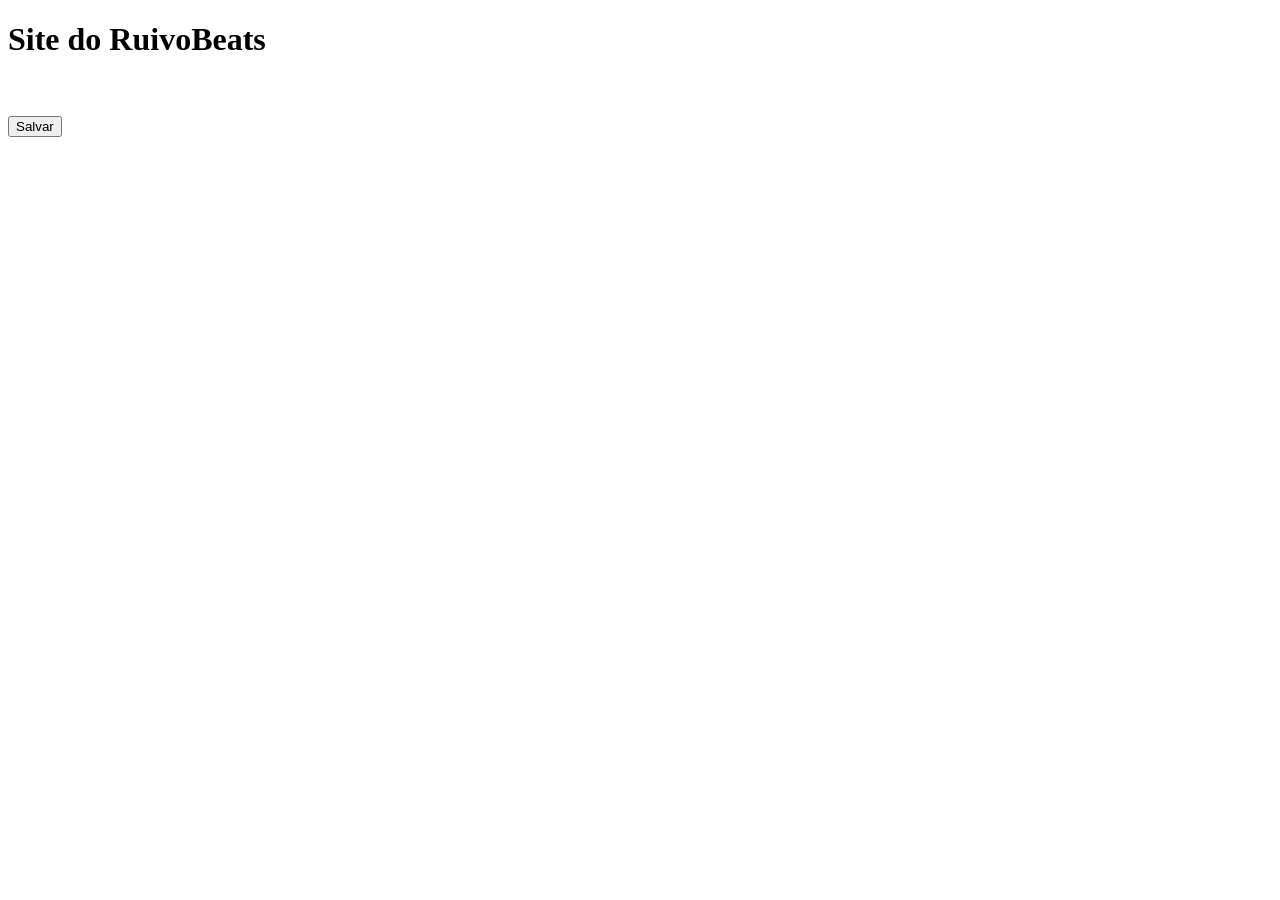
==== index.html @ e7e7b79c "teste 2" ====
<!DOCTYPE html>

<html lang="en">

<header>
    <meta charset="UTF-8">
    <link href="./javascript/home.js" type="javascript">
    <link href="./css/home.css" type="text/css">
</header>

<body>
    <div>
        <h1 class="PintarDeVermelho">Site do RuivoBeats</h1>
        <img src="https://static1.segredosdesalao.com.br/articles/0/22/0/@/232076-o-cabelo-ruivo-natural-e-perfeito-para-q-article_media_item_mobile-2.jpg"
            alt="">
        <div class="">
            <img src="./239946437_3048976295338021_6565568415232633279_n.jpg" alt="">
            </br>
        </div>
        <button class="PintarDeVermelho" onclick="script.salvar();">Salvar</button>
    </div>
</body>

</html>
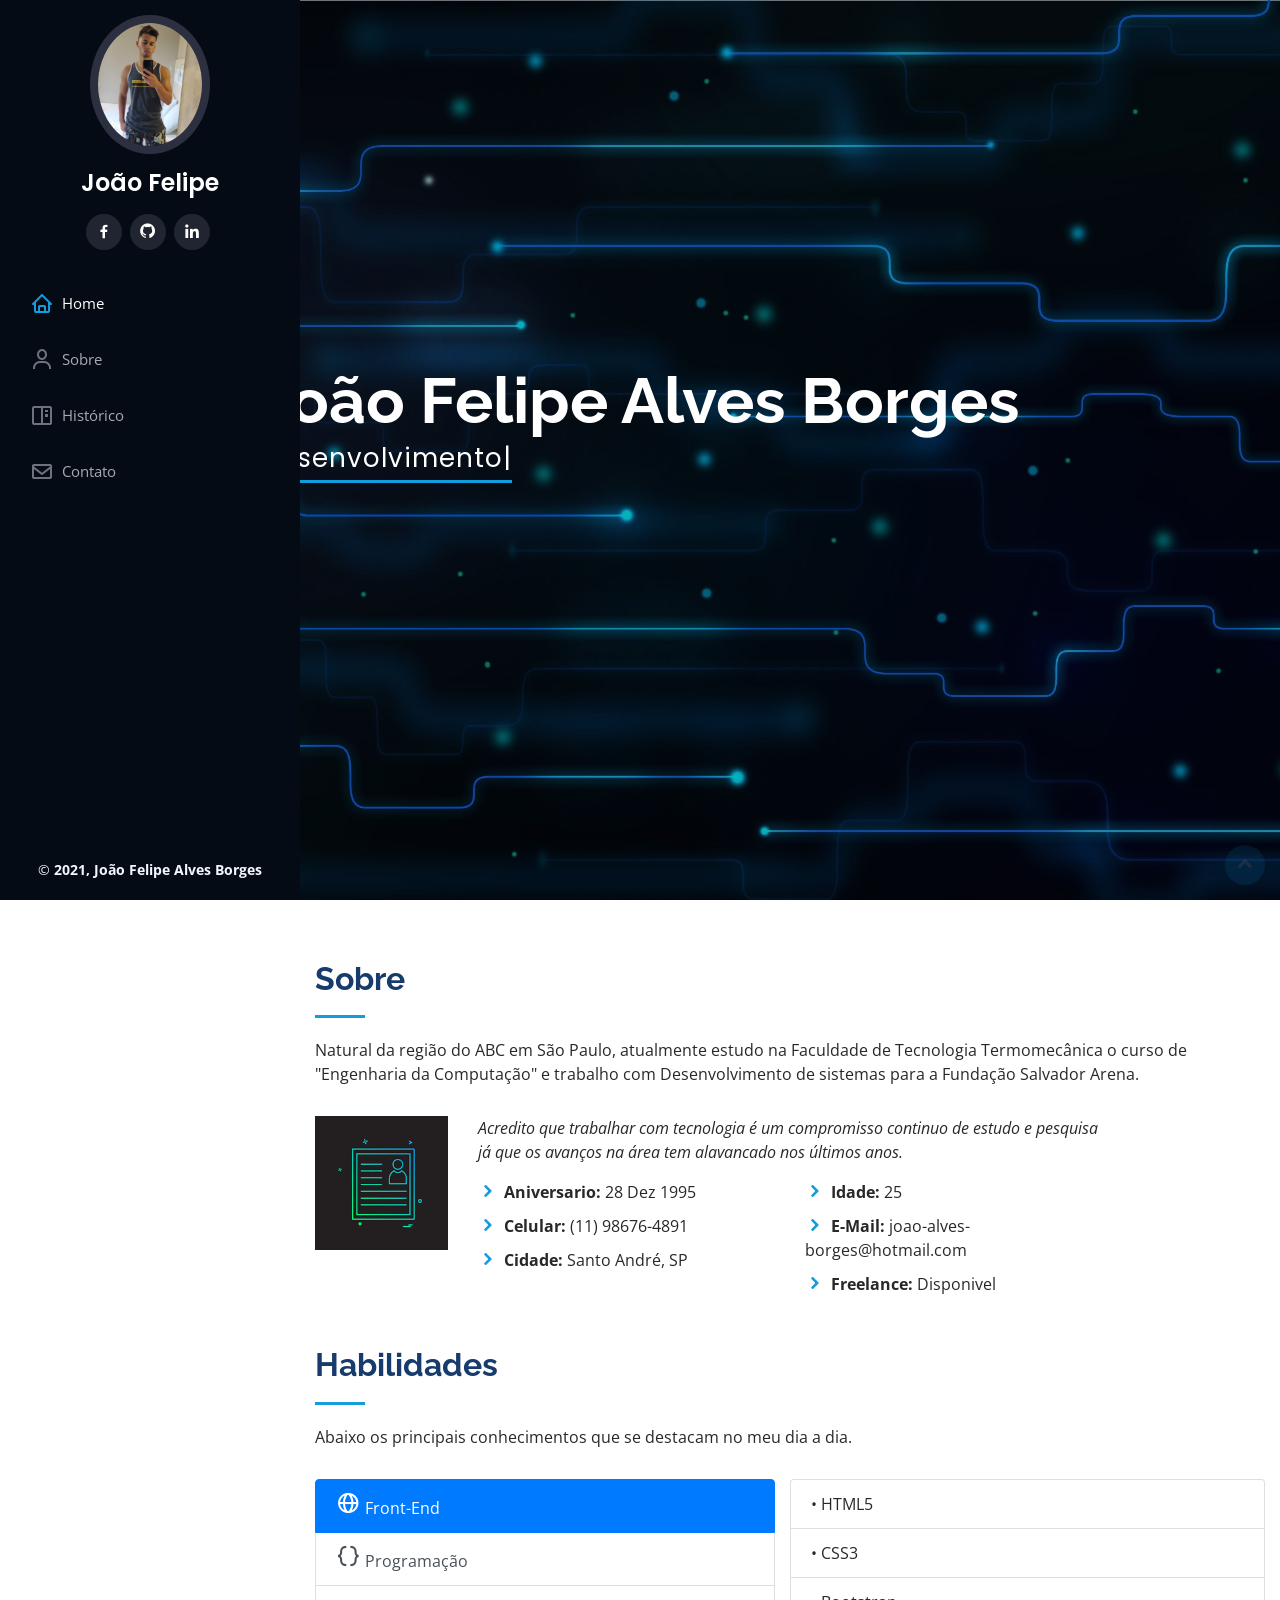
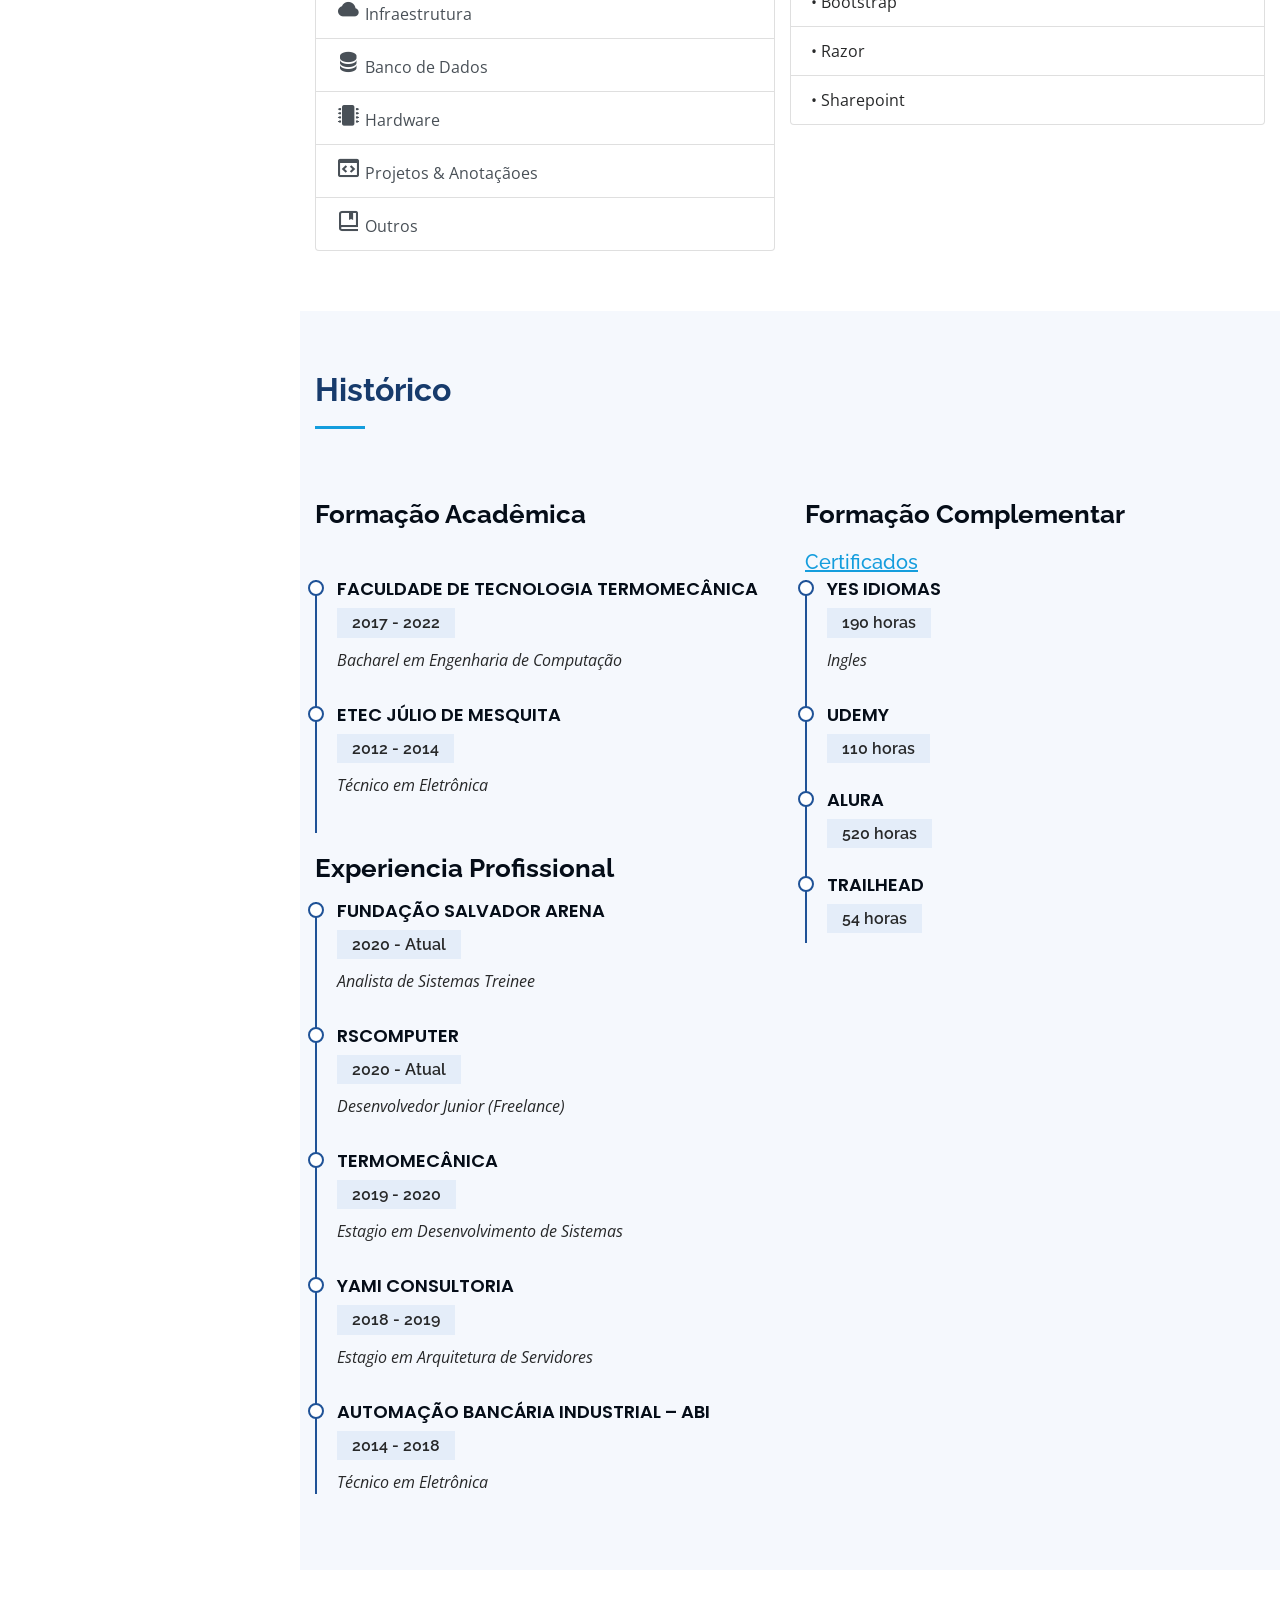
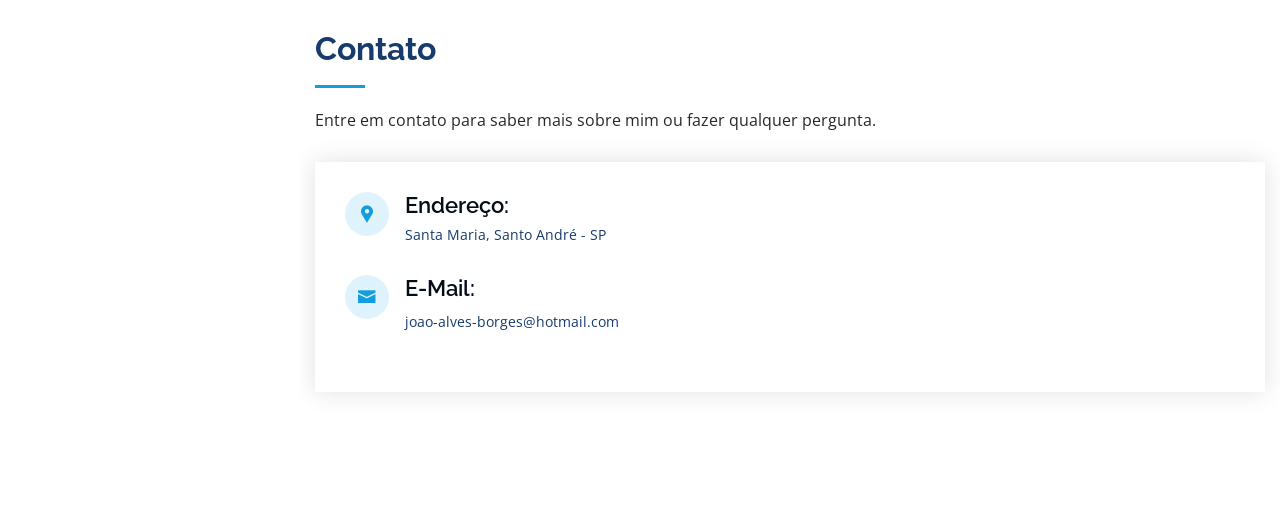
==== commit a3ab5514: "Criação" ====
--- a/index.html
+++ b/index.html
@@ -1,24 +1,375 @@
 <!DOCTYPE html>
-
 <html lang="en">
 
-<header>
-    <meta charset="UTF-8">
-    <link href="./javascript/home.js" type="javascript">
-    <link href="./css/home.css" type="text/css">
-</header>
+<head>
+  <meta charset="utf-8">
+  <meta content="width=device-width, initial-scale=1.0" name="viewport">
+
+  <title>Curriculo</title>
+  <meta content="" name="descriptison">
+  <meta content="" name="keywords">
+
+  <!-- Favicons -->
+  <link href="assets/img/favicon2.png" rel="icon">
+  <link href="assets/img/apple-touch-icon.png" rel="apple-touch-icon">
+
+  <!-- Google Fonts -->
+  <link
+    href="https://fonts.googleapis.com/css?family=Open+Sans:300,300i,400,400i,600,600i,700,700i|Raleway:300,300i,400,400i,500,500i,600,600i,700,700i|Poppins:300,300i,400,400i,500,500i,600,600i,700,700i"
+    rel="stylesheet">
+
+  <!-- Vendor CSS Files -->
+  <link href="assets/vendor/bootstrap/css/bootstrap.min.css" rel="stylesheet">
+  <link href="assets/vendor/icofont/icofont.min.css" rel="stylesheet">
+  <link href="assets/vendor/boxicons/css/boxicons.min.css" rel="stylesheet">
+  <link href="assets/vendor/venobox/venobox.css" rel="stylesheet">
+  <link href="assets/vendor/owl.carousel/assets/owl.carousel.min.css" rel="stylesheet">
+  <link href="assets/vendor/aos/aos.css" rel="stylesheet">
+
+  <!-- Template Main CSS File -->
+  <link href="assets/css/style.css" rel="stylesheet">
+
+</head>
 
 <body>
-    <div>
-        <h1 class="PintarDeVermelho">Site do RuivoBeats</h1>
-        <img src="https://static1.segredosdesalao.com.br/articles/0/22/0/@/232076-o-cabelo-ruivo-natural-e-perfeito-para-q-article_media_item_mobile-2.jpg"
-            alt="">
-        <div class="">
-            <img src="./239946437_3048976295338021_6565568415232633279_n.jpg" alt="">
-            </br>
-        </div>
-        <button class="PintarDeVermelho" onclick="script.salvar();">Salvar</button>
+
+  <!-- ======= Mobile nav toggle button ======= -->
+  <button type="button" class="mobile-nav-toggle d-xl-none"><i class="icofont-navigation-menu"></i></button>
+
+  <!-- ======= Header ======= -->
+  <header id="header">
+    <div class="d-flex flex-column">
+
+      <div class="profile">
+        <img src="assets/img/profile-img.jpg" alt="" class="img-fluid rounded-circle">
+        <h1 class="text-light"><a href="index.html"> João Felipe</a></h1>
+        <div class="social-links mt-3 text-center">
+          <a href="https://www.facebook.com/joaofelipe.alvesborges.39/" class="facebook"><i class="bx bxl-facebook"></i></a>
+          <a href="https://github.com/JFelipeAB/" class="github"><i class="bx bxl-github"></i></a>
+          <a href="https://www.linkedin.com/in/joaofelipeaborges/" class="linkedin"><i class="bx bxl-linkedin"></i></a>
+          <!-- <a href="https://docs.microsoft.com/pt-br/users/luizfts/" class="microsoft"><i
+              class="bx bxl-microsoft"></i></a> -->
+        </div>
+      </div>
+
+      <nav class="nav-menu">
+        <ul>
+          <li class="active"><a href="index.html"><i class="bx bx-home"></i> <span>Home</span></a></li>
+          <li><a href="#about"><i class="bx bx-user"></i> <span>Sobre</span></a></li>
+          <li><a href="#resume"><i class="bx bx-book-content"></i><span>Histórico</span></a></li>
+          <li><a href="#contact"><i class="bx bx-envelope"></i> Contato</a></li>
+
+        </ul>
+      </nav><!-- .nav-menu -->
+      <button type="button" class="mobile-nav-toggle d-xl-none"><i class="icofont-navigation-menu"></i></button>
+
     </div>
+  </header><!-- End Header -->
+
+  <!-- ======= Hero Section ======= -->
+  <section id="hero" class="d-flex flex-column justify-content-center align-items-center">
+    <div class="hero-container" data-aos="fade-in">
+      <h1>João Felipe Alves Borges</h1>
+      <p> <span class="typed" data-typed-items="Desenvolvimento, Análise, Programação"></span></p>
+    </div>
+  </section><!-- End Hero -->
+
+  <main id="main">
+
+    <!-- ======= About Section ======= -->
+    <section id="about" class="about">
+      <div class="container">
+
+        <div class="section-title">
+          <h2>Sobre</h2>
+          <p>Natural da região do ABC em São Paulo, atualmente estudo na Faculdade de Tecnologia
+            Termomecânica o curso de "Engenharia da Computação" e trabalho com Desenvolvimento de sistemas para a
+            Fundação Salvador Arena.</p>
+        </div>
+
+        <div class="row">
+          <!-- <div class="col-lg-4" data-aos="fade-right">
+            <img src="assets/img/profile-img.jpg" class="img-fluid" alt="">
+          </div> -->
+          <div class="col-lg-2" data-aos="fade-right">
+            <img src="assets/img/favicon.png" class="img-fluid" alt="">
+          </div>
+          <div class="col-lg-8 pt-4 pt-lg-0 content" data-aos="fade-left">
+            <p class="font-italic">
+              Acredito que trabalhar com tecnologia é um compromisso continuo de estudo e pesquisa já que os avanços na
+              área tem alavancado nos últimos anos.
+            </p>
+            <div class="row">
+              <div class="col-lg-6">
+                <ul>
+                  <li><i class="icofont-rounded-right"></i> <strong>Aniversario:</strong> 28 Dez 1995</li>
+                  <li><i class="icofont-rounded-right"></i> <strong>Celular:</strong> (11) 98676-4891</li>
+                  <li><i class="icofont-rounded-right"></i> <strong>Cidade:</strong> Santo André, SP</li>
+                </ul>
+              </div>
+              <div class="col-lg-6">
+                <ul>
+                  <li><i class="icofont-rounded-right"></i> <strong>Idade:</strong> 25</li>
+                  <li><i class="icofont-rounded-right"></i> <strong>E-Mail:</strong> joao-alves-borges@hotmail.com</li>
+                  <li><i class="icofont-rounded-right"></i> <strong>Freelance:</strong> Disponivel</li>
+                </ul>
+              </div>
+            </div>
+          </div>
+        </div>
+      </div>
+      <br>
+      <div class="container">
+
+        <div class="section-title">
+          <h2>Habilidades</h2>
+          <p>Abaixo os principais conhecimentos que se destacam no meu dia a dia.</p>
+        </div>
+        <div class="row">
+          <div class="col-6">
+            <div class="list-group" id="list-tab" role="tablist">
+              <a class="list-group-item list-group-item-action active" id="list-DesenvolvimentoWEB-list"
+                data-toggle="list" href="#list-DesenvolvimentoWEB" role="tab" aria-controls="DesenvolvimentoWEB"><i
+                  class='bx bx-globe bx-sm'></i> Front-End</a>
+              <a class="list-group-item list-group-item-action" id="list-Programacao-list" data-toggle="list"
+                href="#list-Programacao" role="tab" aria-controls="Programacao"><i class='bx bx-code-curly bx-sm'></i>
+                Programação</a>
+              <a class="list-group-item list-group-item-action" id="list-profile-list" data-toggle="list"
+                href="#list-profile" role="tab" aria-controls="profile"><i class='bx bxs-cloud bx-sm'></i>
+                Infraestrutura</a>
+              <a class="list-group-item list-group-item-action" id="list-Banco-list" data-toggle="list"
+                href="#list-Banco" role="tab" aria-controls="Banco"><i class='bx bxs-data bx-sm'></i> Banco de Dados</a>
+              <a class="list-group-item list-group-item-action" id="list-Hardware-list" data-toggle="list"
+                href="#list-Hardware" role="tab" aria-controls="Hardware"><i class='bx bxs-microchip bx-sm'></i>
+                Hardware</a>
+              <!-- <a class="list-group-item list-group-item-action" id="list-CRM-list" data-toggle="list"
+                href="#list-CRM" role="tab" aria-controls="CRM"><i class='bx bxs-bar-chart-square bx-sm'></i>
+                CRM, Customer Relationship Management </a> -->
+              <a class="list-group-item list-group-item-action" id="list-Exemplos-list" data-toggle="list"
+                href="#list-Exemplos" role="tab" aria-controls="Exemplos"><i class='bx bx-code-block bx-sm'></i>
+                Projetos & Anotaçãoes</a>
+              <a class="list-group-item list-group-item-action" id="list-Exemplos-list" data-toggle="list"
+                href="#list-Outros" role="tab" aria-controls="Exemplos"><i class='bx bx-book-bookmark bx-sm'></i>
+                Outros</a>
+            </div>
+
+          </div>
+          <div class="col-6">
+            <div class="tab-content" id="nav-tabContent">
+              <div class="tab-pane fade show active row" id="list-DesenvolvimentoWEB" role="tabpanel"
+                aria-labelledby="list-DesenvolvimentoWEB-list">
+                <ul class="list-group col-lg-12 col-md-12 col-sm-12 col-xs-12">
+                  <li class="list-group-item">• HTML5</li>
+                  <li class="list-group-item">• CSS3</li>
+                  <li class="list-group-item">• Bootstrap</li>
+                  <li class="list-group-item">• Razor</li>
+                  <li class="list-group-item">• Sharepoint</li>
+                </ul>
+              </div>
+              <div class="tab-pane fade" id="list-Programacao" role="tabpanel" aria-labelledby="list-Programacao-list">
+                <ul class="list-group col-lg-12 col-md-12 col-sm-12 col-xs-12">
+                  <li class="list-group-item"> • Windows Form</li>
+                  <li class="list-group-item"> • Web Forms</li>
+                  <li class="list-group-item"> • C#</li>
+                  <li class="list-group-item"> • .NET Framework && .NET Core </li>
+                  <li class="list-group-item"> • Blazor </li>
+                  <li class="list-group-item"> • Power Automate </li>
+                  <li class="list-group-item"> • Mapeamento do Banco (LinqSQL, NHibernate e Entity)</li>
+                  <li class="list-group-item"> • JavaScript</li>
+                  <li class="list-group-item"> • JQuery</li>
+                </ul>
+              </div>
+              <div class="tab-pane fade" id="list-profile" role="tabpanel" aria-labelledby="list-profile-list">
+                <ul class="list-group col-lg-12 col-md-12 col-sm-12 col-xs-12">
+                  <li class="list-group-item"> • Ansible</li>
+                  <li class="list-group-item"> • Jenkins</li>
+                  <li class="list-group-item"> • CloudComputing (AWS, OVH, Azure e CloudFlare)</li>
+                  <li class="list-group-item"> • Shell Script</li>
+                  <li class="list-group-item"> • PowerShell</li>
+                  <li class="list-group-item"> • Gestao de logs (Graylog)</li>
+                  <li class="list-group-item"> • Monitoramento (Grafana, Prometheus, Klipfolio, Kibana e NewRelic)</li>
+                  <li class="list-group-item"> • Docker</li>
+                  <li class="list-group-item"> • Kubernetes / Docker Swarm</li>
+              </div>
+              <div class="tab-pane fade" id="list-Banco" role="tabpanel" aria-labelledby="list-Banco-list">
+                <li class="list-group-item"> • MySQL</li>
+                <li class="list-group-item"> • SQL Server - Microsoft</li>
+                <li class="list-group-item"> • Redis</li>
+                <li class="list-group-item"> • AWS S3</li>
+                <li class="list-group-item"> • AWS DynamoDB</li>
+              </div>
+              <div class="tab-pane fade" id="list-Hardware" role="tabpanel" aria-labelledby="list-Hardware-list">
+                <li class="list-group-item"> • Tecnico em Eletronica</li>
+                <li class="list-group-item"> • Manutenção de equipamento bancario</li>
+                <li class="list-group-item"> • Analise de circuitos</li>
+              </div>
+              <!-- <div class="tab-pane fade" id="list-CRM" role="tabpanel" aria-labelledby="list-CRM-list">
+                <li class="list-group-item"> • SalesForce, Administrador</li>
+                <li class="list-group-item"> • QlikSende, Transformacao de dados e qualidade da informaçâo</li>
+                <li class="list-group-item"> • QlikView</li>
+              </div> -->
+              <div class="tab-pane fade" id="list-Exemplos" role="tabpanel" aria-labelledby="list-Exemplos-list">
+                <li class="list-group-item"> • <strong><a
+                      href="https://github.com/luizgustavo77/Notes">Notes</a></strong></li>
+                <li class="list-group-item"> • <strong><a
+                      href="https://github.com/luizgustavo77?tab=repositories">Projetos</a></strong></li>
+              </div>
+              <div class="tab-pane fade" id="list-Outros" role="tabpanel" aria-labelledby="list-Exemplos-list">
+                <li class="list-group-item"> • GIT</li>
+                <li class="list-group-item"> • Team Explorer</li>
+                <li class="list-group-item"> • Estrutura de Dados</li>
+                <li class="list-group-item"> • Porgramacao Orientada a Objetos</li>
+                <li class="list-group-item"> • MVC</li>
+                <li class="list-group-item"> • WCF</li>
+              </div>
+            </div>
+          </div>
+        </div>
+
+      </div>
+    </section><!-- End Skills Section -->
+
+    <!-- ======= Resume Section ======= -->
+    <section id="resume" class="resume section-bg">
+      <div class="container">
+
+        <div class="section-title">
+          <h2>Histórico</h2>
+        </div>
+
+        <div class="row">
+          <div class="col-lg-6" data-aos="fade-up">
+            <h3 class="resume-title">Formação Acadêmica</h3>
+            <h5> &nbsp</h5>
+            <div class="resume-item">
+              <h4>Faculdade de Tecnologia Termomecânica</h4>
+              <h5>2017 - 2022</h5>
+              <p><em>Bacharel em Engenharia de Computação</em></p>
+            </div>
+            <div class="resume-item">
+              <h4>ETEC Júlio de Mesquita</h4>
+              <h5>2012 - 2014</h5>
+              <p><em>Técnico em Eletrônica</em></p>
+            </div>
+
+            <h3 class="resume-title">Experiencia Profissional</h3>
+            <div class="resume-item">
+              <h4>Fundação Salvador Arena</h4>
+              <h5>2020 - Atual</h5>
+              <p><em>Analista de Sistemas Treinee</em></p>
+            </div>
+            <div class="resume-item">
+              <h4>RSComputer</h4>
+              <h5>2020 - Atual</h5>
+              <p><em>Desenvolvedor Junior (Freelance)</em></p>
+            </div>
+            <div class="resume-item">
+              <h4>Termomecânica</h4>
+              <h5>2019 - 2020</h5>
+              <p><em>Estagio em Desenvolvimento de Sistemas</em></p>
+            </div>
+            <div class="resume-item">
+              <h4>Yami Consultoria</h4>
+              <h5>2018 - 2019</h5>
+              <p><em>Estagio em Arquitetura de Servidores</em></p>
+            </div>
+            <div class="resume-item">
+              <h4>Automação Bancária Industrial – ABI</h4>
+              <h5>2014 - 2018</h5>
+              <p><em>Técnico em Eletrônica</em></p>
+            </div>
+          </div>
+          <div class="col-lg-6" data-aos="fade-up" data-aos-delay="100">
+            <h3 class="resume-title">Formação Complementar</h3>
+            <h5><a href="https://1drv.ms/u/s!Aq8GAEaew7U0iE2fY6xzyddqdD0B?e=Epofcc"><u>Certificados</u></a></h5>
+            <div class="resume-item">
+              <h4>YES idiomas</h4>
+              <h5>190 horas</h5>
+              <p><em>Ingles</em></p>
+            </div>
+            <div class="resume-item">
+              <h4>Udemy</h4>
+              <h5>110 horas</h5>
+            </div>
+            <div class="resume-item">
+              <h4>Alura</h4>
+              <h5>520 horas</h5>
+            </div>
+            <div class="resume-item">
+              <h4>TrailHead</h4>
+              <h5>54 horas</h5>
+            </div>
+            <!-- <div class="resume-item">
+              <h4>Microsoft Learn</h4>
+              <ul>
+                <li>11 Emblemas | 10.500 pontos</li>
+              </ul>
+            </div> -->
+          </div>
+        </div>
+      </div>
+    </section><!-- End Resume Section -->
+
+    <!-- ======= Contact Section ======= -->
+    <section id="contact" class="contact">
+      <div class="container">
+
+        <div class="section-title">
+          <h2>Contato</h2>
+          <p>Entre em contato para saber mais sobre mim ou fazer qualquer pergunta.</p>
+        </div>
+
+        <div class="row" data-aos="fade-in">
+
+          <div class="col-lg-12 d-flex align-items-stretch">
+            <div class="info">
+              <div class="address">
+                <i class="icofont-google-map"></i>
+                <h4>Endereço:</h4>
+                <p>Santa Maria, Santo André - SP</p>
+              </div>
+
+              <div class="email">
+                <i class="icofont-envelope"></i>
+                <h4>E-Mail:</h4>
+                <p>joao-alves-borges@hotmail.com</p>
+              </div>
+            </div>
+          </div>
+        </div>
+    </section><!-- End Contact Section -->
+
+  </main><!-- End #main -->
+
+  <!-- ======= Footer ======= -->
+  <footer id="footer">
+    <div class="container">
+      <div class="copyright">
+        &copy; <strong>2021, João Felipe Alves Borges</strong>
+      </div>
+      <div class="credits">
+      </div>
+    </div>
+  </footer><!-- End  Footer -->
+
+  <a href="#" class="back-to-top"><i class="icofont-simple-up"></i></a>
+
+  <!-- Vendor JS Files -->
+  <script src="assets/vendor/jquery/jquery.min.js"></script>
+  <script src="assets/vendor/bootstrap/js/bootstrap.bundle.min.js"></script>
+  <script src="assets/vendor/jquery.easing/jquery.easing.min.js"></script>
+  <script src="assets/vendor/php-email-form/validate.js"></script>
+  <script src="assets/vendor/waypoints/jquery.waypoints.min.js"></script>
+  <script src="assets/vendor/counterup/counterup.min.js"></script>
+  <script src="assets/vendor/isotope-layout/isotope.pkgd.min.js"></script>
+  <script src="assets/vendor/venobox/venobox.min.js"></script>
+  <script src="assets/vendor/owl.carousel/owl.carousel.min.js"></script>
+  <script src="assets/vendor/typed.js/typed.min.js"></script>
+  <script src="assets/vendor/aos/aos.js"></script>
+
+  <!-- Template Main JS File -->
+  <script src="assets/js/main.js"></script>
+
 </body>
 
-</html>+</html>
--- a/assets/vendor/venobox/venobox.css
+++ b/assets/vendor/venobox/venobox.css
@@ -0,0 +1,225 @@
+/* ------ venobox.css --------*/
+.vbox-overlay *, .vbox-overlay *:before, .vbox-overlay *:after{
+    -webkit-backface-visibility: hidden;
+    -webkit-box-sizing:border-box;
+    -moz-box-sizing:border-box;
+    box-sizing:border-box;
+}
+.vbox-overlay * { 
+    -webkit-backface-visibility: visible;
+    backface-visibility: visible;
+}
+.vbox-overlay{
+    display: -webkit-flex;
+    display: flex;
+    -webkit-flex-direction: column;
+    flex-direction: column;
+    -webkit-justify-content: center;
+    justify-content: center;
+    -webkit-align-items: center;
+    align-items: center;
+    position: fixed;
+    left: 0;
+    top: 0;
+    bottom: 0;
+    right: 0;
+    z-index: 1040;
+    -webkit-transform:translateZ(1000px);
+    transform: translateZ(1000px);
+    transform-style: preserve-3d;
+}
+
+/* ----- navigation ----- */
+.vbox-title{
+    width: 100%;
+    height: 40px;
+    float: left;
+    text-align: center;
+    line-height: 28px;
+    font-size: 12px;
+    padding: 6px 40px;
+    overflow: hidden;
+    position: fixed;
+    display: none;
+    left: 0;
+    z-index: 1050;
+}
+.vbox-close{
+    cursor: pointer;
+    position: fixed;
+    top: -1px;
+    right: 0;
+    width: 50px;
+    height: 40px;
+    padding: 6px;
+    display: block;
+    background-position:10px center;
+    overflow: hidden;
+    font-size: 24px;
+    line-height: 1;
+    text-align: center;
+    z-index: 1050;
+}
+.vbox-num{
+    cursor: pointer;
+    position: fixed;
+    left: 0;
+    height: 40px;
+    display: block;
+    overflow: hidden;
+    line-height: 28px;
+    font-size: 12px;
+    padding: 6px 10px;
+    display: none;
+    z-index: 1050;
+}
+/* ----- navigation ARROWS ----- */
+.vbox-next, .vbox-prev{
+    position: fixed;
+    top: 50%;
+    margin-top: -15px;
+    overflow: hidden;
+    cursor: pointer;
+    display: block;
+    width: 45px;
+    height: 45px;
+    z-index: 1050;
+}
+.vbox-next span, .vbox-prev span{
+    position: relative;
+    width: 20px;
+    height: 20px;
+    border: 2px solid transparent;
+    border-top-color: #B6B6B6;
+    border-right-color: #B6B6B6;
+    text-indent: -100px;
+    position: absolute;
+    top: 8px;
+    display: block;
+}
+.vbox-prev{
+    left: 15px;
+}
+.vbox-next{
+    right: 15px;
+}
+.vbox-prev span{
+    left: 10px;
+    -ms-transform: rotate(-135deg);
+    -webkit-transform: rotate(-135deg);
+    transform: rotate(-135deg);
+}
+.vbox-next span{
+    -ms-transform: rotate(45deg);
+    -webkit-transform: rotate(45deg);
+    transform: rotate(45deg);
+    right: 10px;
+}
+/* ------- inline window ------ */
+.vbox-inline{
+    width: 420px;
+    height: 315px;
+    height: 70vh;
+    padding: 10px;
+    background: #fff;
+    margin: 0 auto;
+    overflow: auto;
+    text-align: left;
+}
+/* ------- Video & iFrames window ------ */
+.venoframe{
+    max-width: 100%;
+    width: 100%;
+    border: none;
+    width: 100%;
+    height: 260px;
+    height: 70vh;
+}
+.venoframe.vbvid{
+    height: 260px;
+}
+@media (min-width: 768px) {
+    .venoframe, .vbox-inline{
+        width: 90%;
+        height: 360px;
+        height: 70vh;
+    }
+    .venoframe.vbvid{
+        width: 640px;
+        height: 360px;
+    }
+}
+@media (min-width: 992px) {
+    .venoframe, .vbox-inline{
+        max-width: 1200px;
+        width: 80%;
+        height: 540px;
+        height: 70vh;
+    }
+    .venoframe.vbvid{
+        width: 960px;
+        height: 540px;
+    }
+}
+/* 
+Please do NOT edit this part! 
+or at least read this note: http://i.imgur.com/7C0ws9e.gif
+*/
+.vbox-open{
+    overflow: hidden;
+}
+.vbox-container{
+    position: absolute;
+    left: 0;
+    right: 0;
+    top: 0;
+    bottom: 0;
+    overflow-x: hidden;
+    overflow-y: scroll;
+    overflow-scrolling: touch;
+    -webkit-overflow-scrolling: touch;
+    z-index: 20;
+    max-height: 100%;
+
+}
+
+.vbox-content{
+    text-align: center;
+    float: left;
+    width: 100%;
+    position: relative;
+    overflow: hidden;
+    padding: 20px 4%;
+}
+.vbox-container img{
+    max-width: 100%;
+    height: auto;
+}
+.vbox-figlio{
+    box-shadow: 0 0 12px rgba(0,0,0,0.19), 0 6px 6px rgba(0,0,0,0.23);
+    max-width: 100%;
+    text-align: initial;
+}
+img.vbox-figlio{
+    -webkit-user-select: none;
+-khtml-user-select: none;
+-moz-user-select: none;
+-o-user-select: none;
+user-select: none;
+}
+.vbox-content.swipe-left{
+    margin-left: -200px !important;
+}
+.vbox-content.swipe-right{
+    margin-left: 200px !important;
+}
+.vbox-animated{
+    webkit-transition: margin 300ms ease-out;
+    transition: margin 300ms ease-out;
+}
+
+/* ---------- preloader ----------
+ * SPINKIT 
+ * http://tobiasahlin.com/spinkit/
+-------------------------------- */
+.sk-double-bounce,.sk-rotating-plane{width:40px;height:40px;margin:40px auto}.sk-rotating-plane{background-color:#333;-webkit-animation:sk-rotatePlane 1.2s infinite ease-in-out;animation:sk-rotatePlane 1.2s infinite ease-in-out}@-webkit-keyframes sk-rotatePlane{0%{-webkit-transform:perspective(120px) rotateX(0) rotateY(0);transform:perspective(120px) rotateX(0) rotateY(0)}50%{-webkit-transform:perspective(120px) rotateX(-180.1deg) rotateY(0);transform:perspective(120px) rotateX(-180.1deg) rotateY(0)}100%{-webkit-transform:perspective(120px) rotateX(-180deg) rotateY(-179.9deg);transform:perspective(120px) rotateX(-180deg) rotateY(-179.9deg)}}@keyframes sk-rotatePlane{0%{-webkit-transform:perspective(120px) rotateX(0) rotateY(0);transform:perspective(120px) rotateX(0) rotateY(0)}50%{-webkit-transform:perspective(120px) rotateX(-180.1deg) rotateY(0);transform:perspective(120px) rotateX(-180.1deg) rotateY(0)}100%{-webkit-transform:perspective(120px) rotateX(-180deg) rotateY(-179.9deg);transform:perspective(120px) rotateX(-180deg) rotateY(-179.9deg)}}.sk-double-bounce{position:relative}.sk-double-bounce .sk-child{width:100%;height:100%;border-radius:50%;background-color:#333;opacity:.6;position:absolute;top:0;left:0;-webkit-animation:sk-doubleBounce 2s infinite ease-in-out;animation:sk-doubleBounce 2s infinite ease-in-out}.sk-chasing-dots .sk-child,.sk-spinner-pulse,.sk-three-bounce .sk-child{background-color:#333;border-radius:100%}.sk-double-bounce .sk-double-bounce2{-webkit-animation-delay:-1s;animation-delay:-1s}@-webkit-keyframes sk-doubleBounce{0%,100%{-webkit-transform:scale(0);transform:scale(0)}50%{-webkit-transform:scale(1);transform:scale(1)}}@keyframes sk-doubleBounce{0%,100%{-webkit-transform:scale(0);transform:scale(0)}50%{-webkit-transform:scale(1);transform:scale(1)}}.sk-wave{margin:40px auto;width:50px;height:40px;text-align:center;font-size:10px}.sk-wave .sk-rect{background-color:#333;height:100%;width:6px;display:inline-block;-webkit-animation:sk-waveStretchDelay 1.2s infinite ease-in-out;animation:sk-waveStretchDelay 1.2s infinite ease-in-out}.sk-wave .sk-rect1{-webkit-animation-delay:-1.2s;animation-delay:-1.2s}.sk-wave .sk-rect2{-webkit-animation-delay:-1.1s;animation-delay:-1.1s}.sk-wave .sk-rect3{-webkit-animation-delay:-1s;animation-delay:-1s}.sk-wave .sk-rect4{-webkit-animation-delay:-.9s;animation-delay:-.9s}.sk-wave .sk-rect5{-webkit-animation-delay:-.8s;animation-delay:-.8s}@-webkit-keyframes sk-waveStretchDelay{0%,100%,40%{-webkit-transform:scaleY(.4);transform:scaleY(.4)}20%{-webkit-transform:scaleY(1);transform:scaleY(1)}}@keyframes sk-waveStretchDelay{0%,100%,40%{-webkit-transform:scaleY(.4);transform:scaleY(.4)}20%{-webkit-transform:scaleY(1);transform:scaleY(1)}}.sk-wandering-cubes{margin:40px auto;width:40px;height:40px;position:relative}.sk-wandering-cubes .sk-cube{background-color:#333;width:10px;height:10px;position:absolute;top:0;left:0;-webkit-animation:sk-wanderingCube 1.8s ease-in-out -1.8s infinite both;animation:sk-wanderingCube 1.8s ease-in-out -1.8s infinite both}.sk-chasing-dots,.sk-spinner-pulse{width:40px;height:40px;margin:40px auto}.sk-wandering-cubes .sk-cube2{-webkit-animation-delay:-.9s;animation-delay:-.9s}@-webkit-keyframes sk-wanderingCube{0%{-webkit-transform:rotate(0);transform:rotate(0)}25%{-webkit-transform:translateX(30px) rotate(-90deg) scale(.5);transform:translateX(30px) rotate(-90deg) scale(.5)}50%{-webkit-transform:translateX(30px) translateY(30px) rotate(-179deg);transform:translateX(30px) translateY(30px) rotate(-179deg)}50.1%{-webkit-transform:translateX(30px) translateY(30px) rotate(-180deg);transform:translateX(30px) translateY(30px) rotate(-180deg)}75%{-webkit-transform:translateX(0) translateY(30px) rotate(-270deg) scale(.5);transform:translateX(0) translateY(30px) rotate(-270deg) scale(.5)}100%{-webkit-transform:rotate(-360deg);transform:rotate(-360deg)}}@keyframes sk-wanderingCube{0%{-webkit-transform:rotate(0);transform:rotate(0)}25%{-webkit-transform:translateX(30px) rotate(-90deg) scale(.5);transform:translateX(30px) rotate(-90deg) scale(.5)}50%{-webkit-transform:translateX(30px) translateY(30px) rotate(-179deg);transform:translateX(30px) translateY(30px) rotate(-179deg)}50.1%{-webkit-transform:translateX(30px) translateY(30px) rotate(-180deg);transform:translateX(30px) translateY(30px) rotate(-180deg)}75%{-webkit-transform:translateX(0) translateY(30px) rotate(-270deg) scale(.5);transform:translateX(0) translateY(30px) rotate(-270deg) scale(.5)}100%{-webkit-transform:rotate(-360deg);transform:rotate(-360deg)}}.sk-spinner-pulse{-webkit-animation:sk-pulseScaleOut 1s infinite ease-in-out;animation:sk-pulseScaleOut 1s infinite ease-in-out}@-webkit-keyframes sk-pulseScaleOut{0%{-webkit-transform:scale(0);transform:scale(0)}100%{-webkit-transform:scale(1);transform:scale(1);opacity:0}}@keyframes sk-pulseScaleOut{0%{-webkit-transform:scale(0);transform:scale(0)}100%{-webkit-transform:scale(1);transform:scale(1);opacity:0}}.sk-chasing-dots{position:relative;text-align:center;-webkit-animation:sk-chasingDotsRotate 2s infinite linear;animation:sk-chasingDotsRotate 2s infinite linear}.sk-chasing-dots .sk-child{width:60%;height:60%;display:inline-block;position:absolute;top:0;-webkit-animation:sk-chasingDotsBounce 2s infinite ease-in-out;animation:sk-chasingDotsBounce 2s infinite ease-in-out}.sk-chasing-dots .sk-dot2{top:auto;bottom:0;-webkit-animation-delay:-1s;animation-delay:-1s}@-webkit-keyframes sk-chasingDotsRotate{100%{-webkit-transform:rotate(360deg);transform:rotate(360deg)}}@keyframes sk-chasingDotsRotate{100%{-webkit-transform:rotate(360deg);transform:rotate(360deg)}}@-webkit-keyframes sk-chasingDotsBounce{0%,100%{-webkit-transform:scale(0);transform:scale(0)}50%{-webkit-transform:scale(1);transform:scale(1)}}@keyframes sk-chasingDotsBounce{0%,100%{-webkit-transform:scale(0);transform:scale(0)}50%{-webkit-transform:scale(1);transform:scale(1)}}.sk-three-bounce{margin:40px auto;width:80px;text-align:center}.sk-three-bounce .sk-child{width:20px;height:20px;display:inline-block;-webkit-animation:sk-three-bounce 1.4s ease-in-out 0s infinite both;animation:sk-three-bounce 1.4s ease-in-out 0s infinite both}.sk-circle .sk-child:before,.sk-fading-circle .sk-circle:before{display:block;border-radius:100%;content:'';background-color:#333}.sk-three-bounce .sk-bounce1{-webkit-animation-delay:-.32s;animation-delay:-.32s}.sk-three-bounce .sk-bounce2{-webkit-animation-delay:-.16s;animation-delay:-.16s}@-webkit-keyframes sk-three-bounce{0%,100%,80%{-webkit-transform:scale(0);transform:scale(0)}40%{-webkit-transform:scale(1);transform:scale(1)}}@keyframes sk-three-bounce{0%,100%,80%{-webkit-transform:scale(0);transform:scale(0)}40%{-webkit-transform:scale(1);transform:scale(1)}}.sk-circle{margin:40px auto;width:40px;height:40px;position:relative}.sk-circle .sk-child{width:100%;height:100%;position:absolute;left:0;top:0}.sk-circle .sk-child:before{margin:0 auto;width:15%;height:15%;-webkit-animation:sk-circleBounceDelay 1.2s infinite ease-in-out both;animation:sk-circleBounceDelay 1.2s infinite ease-in-out both}.sk-circle .sk-circle2{-webkit-transform:rotate(30deg);-ms-transform:rotate(30deg);transform:rotate(30deg)}.sk-circle .sk-circle3{-webkit-transform:rotate(60deg);-ms-transform:rotate(60deg);transform:rotate(60deg)}.sk-circle .sk-circle4{-webkit-transform:rotate(90deg);-ms-transform:rotate(90deg);transform:rotate(90deg)}.sk-circle .sk-circle5{-webkit-transform:rotate(120deg);-ms-transform:rotate(120deg);transform:rotate(120deg)}.sk-circle .sk-circle6{-webkit-transform:rotate(150deg);-ms-transform:rotate(150deg);transform:rotate(150deg)}.sk-circle .sk-circle7{-webkit-transform:rotate(180deg);-ms-transform:rotate(180deg);transform:rotate(180deg)}.sk-circle .sk-circle8{-webkit-transform:rotate(210deg);-ms-transform:rotate(210deg);transform:rotate(210deg)}.sk-circle .sk-circle9{-webkit-transform:rotate(240deg);-ms-transform:rotate(240deg);transform:rotate(240deg)}.sk-circle .sk-circle10{-webkit-transform:rotate(270deg);-ms-transform:rotate(270deg);transform:rotate(270deg)}.sk-circle .sk-circle11{-webkit-transform:rotate(300deg);-ms-transform:rotate(300deg);transform:rotate(300deg)}.sk-circle .sk-circle12{-webkit-transform:rotate(330deg);-ms-transform:rotate(330deg);transform:rotate(330deg)}.sk-circle .sk-circle2:before{-webkit-animation-delay:-1.1s;animation-delay:-1.1s}.sk-circle .sk-circle3:before{-webkit-animation-delay:-1s;animation-delay:-1s}.sk-circle .sk-circle4:before{-webkit-animation-delay:-.9s;animation-delay:-.9s}.sk-circle .sk-circle5:before{-webkit-animation-delay:-.8s;animation-delay:-.8s}.sk-circle .sk-circle6:before{-webkit-animation-delay:-.7s;animation-delay:-.7s}.sk-circle .sk-circle7:before{-webkit-animation-delay:-.6s;animation-delay:-.6s}.sk-circle .sk-circle8:before{-webkit-animation-delay:-.5s;animation-delay:-.5s}.sk-circle .sk-circle9:before{-webkit-animation-delay:-.4s;animation-delay:-.4s}.sk-circle .sk-circle10:before{-webkit-animation-delay:-.3s;animation-delay:-.3s}.sk-circle .sk-circle11:before{-webkit-animation-delay:-.2s;animation-delay:-.2s}.sk-circle .sk-circle12:before{-webkit-animation-delay:-.1s;animation-delay:-.1s}@-webkit-keyframes sk-circleBounceDelay{0%,100%,80%{-webkit-transform:scale(0);transform:scale(0)}40%{-webkit-transform:scale(1);transform:scale(1)}}@keyframes sk-circleBounceDelay{0%,100%,80%{-webkit-transform:scale(0);transform:scale(0)}40%{-webkit-transform:scale(1);transform:scale(1)}}.sk-cube-grid{width:40px;height:40px;margin:40px auto}.sk-cube-grid .sk-cube{width:33.33%;height:33.33%;background-color:#333;float:left;-webkit-animation:sk-cubeGridScaleDelay 1.3s infinite ease-in-out;animation:sk-cubeGridScaleDelay 1.3s infinite ease-in-out}.sk-cube-grid .sk-cube1{-webkit-animation-delay:.2s;animation-delay:.2s}.sk-cube-grid .sk-cube2{-webkit-animation-delay:.3s;animation-delay:.3s}.sk-cube-grid .sk-cube3{-webkit-animation-delay:.4s;animation-delay:.4s}.sk-cube-grid .sk-cube4{-webkit-animation-delay:.1s;animation-delay:.1s}.sk-cube-grid .sk-cube5{-webkit-animation-delay:.2s;animation-delay:.2s}.sk-cube-grid .sk-cube6{-webkit-animation-delay:.3s;animation-delay:.3s}.sk-cube-grid .sk-cube7{-webkit-animation-delay:0ms;animation-delay:0ms}.sk-cube-grid .sk-cube8{-webkit-animation-delay:.1s;animation-delay:.1s}.sk-cube-grid .sk-cube9{-webkit-animation-delay:.2s;animation-delay:.2s}@-webkit-keyframes sk-cubeGridScaleDelay{0%,100%,70%{-webkit-transform:scale3D(1,1,1);transform:scale3D(1,1,1)}35%{-webkit-transform:scale3D(0,0,1);transform:scale3D(0,0,1)}}@keyframes sk-cubeGridScaleDelay{0%,100%,70%{-webkit-transform:scale3D(1,1,1);transform:scale3D(1,1,1)}35%{-webkit-transform:scale3D(0,0,1);transform:scale3D(0,0,1)}}.sk-fading-circle{margin:40px auto;width:40px;height:40px;position:relative}.sk-fading-circle .sk-circle{width:100%;height:100%;position:absolute;left:0;top:0}.sk-fading-circle .sk-circle:before{margin:0 auto;width:15%;height:15%;-webkit-animation:sk-circleFadeDelay 1.2s infinite ease-in-out both;animation:sk-circleFadeDelay 1.2s infinite ease-in-out both}.sk-fading-circle .sk-circle2{-webkit-transform:rotate(30deg);-ms-transform:rotate(30deg);transform:rotate(30deg)}.sk-fading-circle .sk-circle3{-webkit-transform:rotate(60deg);-ms-transform:rotate(60deg);transform:rotate(60deg)}.sk-fading-circle .sk-circle4{-webkit-transform:rotate(90deg);-ms-transform:rotate(90deg);transform:rotate(90deg)}.sk-fading-circle .sk-circle5{-webkit-transform:rotate(120deg);-ms-transform:rotate(120deg);transform:rotate(120deg)}.sk-fading-circle .sk-circle6{-webkit-transform:rotate(150deg);-ms-transform:rotate(150deg);transform:rotate(150deg)}.sk-fading-circle .sk-circle7{-webkit-transform:rotate(180deg);-ms-transform:rotate(180deg);transform:rotate(180deg)}.sk-fading-circle .sk-circle8{-webkit-transform:rotate(210deg);-ms-transform:rotate(210deg);transform:rotate(210deg)}.sk-fading-circle .sk-circle9{-webkit-transform:rotate(240deg);-ms-transform:rotate(240deg);transform:rotate(240deg)}.sk-fading-circle .sk-circle10{-webkit-transform:rotate(270deg);-ms-transform:rotate(270deg);transform:rotate(270deg)}.sk-fading-circle .sk-circle11{-webkit-transform:rotate(300deg);-ms-transform:rotate(300deg);transform:rotate(300deg)}.sk-fading-circle .sk-circle12{-webkit-transform:rotate(330deg);-ms-transform:rotate(330deg);transform:rotate(330deg)}.sk-fading-circle .sk-circle2:before{-webkit-animation-delay:-1.1s;animation-delay:-1.1s}.sk-fading-circle .sk-circle3:before{-webkit-animation-delay:-1s;animation-delay:-1s}.sk-fading-circle .sk-circle4:before{-webkit-animation-delay:-.9s;animation-delay:-.9s}.sk-fading-circle .sk-circle5:before{-webkit-animation-delay:-.8s;animation-delay:-.8s}.sk-fading-circle .sk-circle6:before{-webkit-animation-delay:-.7s;animation-delay:-.7s}.sk-fading-circle .sk-circle7:before{-webkit-animation-delay:-.6s;animation-delay:-.6s}.sk-fading-circle .sk-circle8:before{-webkit-animation-delay:-.5s;animation-delay:-.5s}.sk-fading-circle .sk-circle9:before{-webkit-animation-delay:-.4s;animation-delay:-.4s}.sk-fading-circle .sk-circle10:before{-webkit-animation-delay:-.3s;animation-delay:-.3s}.sk-fading-circle .sk-circle11:before{-webkit-animation-delay:-.2s;animation-delay:-.2s}.sk-fading-circle .sk-circle12:before{-webkit-animation-delay:-.1s;animation-delay:-.1s}@-webkit-keyframes sk-circleFadeDelay{0%,100%,39%{opacity:0}40%{opacity:1}}@keyframes sk-circleFadeDelay{0%,100%,39%{opacity:0}40%{opacity:1}}.sk-folding-cube{margin:40px auto;width:40px;height:40px;position:relative;-webkit-transform:rotateZ(45deg);transform:rotateZ(45deg)}.sk-folding-cube .sk-cube{float:left;width:50%;height:50%;position:relative;-webkit-transform:scale(1.1);-ms-transform:scale(1.1);transform:scale(1.1)}.sk-folding-cube .sk-cube:before{content:'';position:absolute;top:0;left:0;width:100%;height:100%;background-color:#333;-webkit-animation:sk-foldCubeAngle 2.4s infinite linear both;animation:sk-foldCubeAngle 2.4s infinite linear both;-webkit-transform-origin:100% 100%;-ms-transform-origin:100% 100%;transform-origin:100% 100%}.sk-folding-cube .sk-cube2{-webkit-transform:scale(1.1) rotateZ(90deg);transform:scale(1.1) rotateZ(90deg)}.sk-folding-cube .sk-cube3{-webkit-transform:scale(1.1) rotateZ(180deg);transform:scale(1.1) rotateZ(180deg)}.sk-folding-cube .sk-cube4{-webkit-transform:scale(1.1) rotateZ(270deg);transform:scale(1.1) rotateZ(270deg)}.sk-folding-cube .sk-cube2:before{-webkit-animation-delay:.3s;animation-delay:.3s}.sk-folding-cube .sk-cube3:before{-webkit-animation-delay:.6s;animation-delay:.6s}.sk-folding-cube .sk-cube4:before{-webkit-animation-delay:.9s;animation-delay:.9s}@-webkit-keyframes sk-foldCubeAngle{0%,10%{-webkit-transform:perspective(140px) rotateX(-180deg);transform:perspective(140px) rotateX(-180deg);opacity:0}25%,75%{-webkit-transform:perspective(140px) rotateX(0);transform:perspective(140px) rotateX(0);opacity:1}100%,90%{-webkit-transform:perspective(140px) rotateY(180deg);transform:perspective(140px) rotateY(180deg);opacity:0}}@keyframes sk-foldCubeAngle{0%,10%{-webkit-transform:perspective(140px) rotateX(-180deg);transform:perspective(140px) rotateX(-180deg);opacity:0}25%,75%{-webkit-transform:perspective(140px) rotateX(0);transform:perspective(140px) rotateX(0);opacity:1}100%,90%{-webkit-transform:perspective(140px) rotateY(180deg);transform:perspective(140px) rotateY(180deg);opacity:0}}
--- a/assets/css/style.css
+++ b/assets/css/style.css
@@ -0,0 +1,1070 @@
+/*--------------------------------------------------------------
+# General
+--------------------------------------------------------------*/
+body {
+  font-family: "Open Sans", sans-serif;
+  color: #272829;
+}
+
+a {
+  color: #149ddd;
+}
+
+a:hover {
+  color: #37b3ed;
+  text-decoration: none;
+}
+
+h1, h2, h3, h4, h5, h6 {
+  font-family: "Raleway", sans-serif;
+}
+
+/*--------------------------------------------------------------
+# Back to top button
+--------------------------------------------------------------*/
+.back-to-top {
+  position: fixed;
+  display: none;
+  width: 40px;
+  height: 40px;
+  border-radius: 50px;
+  right: 15px;
+  bottom: 15px;
+  background: #149ddd;
+  color: #fff;
+  transition: display 0.5s ease-in-out;
+  z-index: 99999;
+}
+
+.back-to-top i {
+  font-size: 24px;
+  position: absolute;
+  top: 7px;
+  left: 8px;
+}
+
+.back-to-top:hover {
+  color: #fff;
+  background: #2eafec;
+  transition: background 0.2s ease-in-out;
+}
+
+/*--------------------------------------------------------------
+# Header
+--------------------------------------------------------------*/
+#header {
+  position: fixed;
+  top: 0;
+  left: 0;
+  bottom: 0;
+  width: 300px;
+  transition: all ease-in-out 0.5s;
+  z-index: 9997;
+  transition: all 0.5s;
+  padding: 0 15px;
+  background: #040b14;
+  overflow-y: auto;
+}
+
+#header .profile img {
+  margin: 15px auto;
+  display: block;
+  width: 120px;
+  border: 8px solid #2c2f3f;
+}
+
+#header .profile h1 {
+  font-size: 24px;
+  margin: 0;
+  padding: 0;
+  font-weight: 600;
+  -moz-text-align-last: center;
+  text-align-last: center;
+  font-family: "Poppins", sans-serif;
+}
+
+#header .profile h1 a, #header .profile h1 a:hover {
+  color: #fff;
+  text-decoration: none;
+}
+
+#header .profile .social-links a {
+  font-size: 18px;
+  display: inline-block;
+  background: #212431;
+  color: #fff;
+  line-height: 1;
+  padding: 8px 0;
+  margin-right: 4px;
+  border-radius: 50%;
+  text-align: center;
+  width: 36px;
+  height: 36px;
+  transition: 0.3s;
+}
+
+#header .profile .social-links a:hover {
+  background: #149ddd;
+  color: #fff;
+  text-decoration: none;
+}
+
+#main {
+  margin-left: 300px;
+}
+
+@media (max-width: 1199px) {
+  #header {
+    left: -300px;
+  }
+  #main {
+    margin-left: 0;
+  }
+}
+
+/*--------------------------------------------------------------
+# Navigation Menu
+--------------------------------------------------------------*/
+/* Desktop Navigation */
+.nav-menu {
+  padding-top: 30px;
+}
+
+.nav-menu * {
+  margin: 0;
+  padding: 0;
+  list-style: none;
+}
+
+.nav-menu > ul > li {
+  position: relative;
+  white-space: nowrap;
+}
+
+.nav-menu a {
+  display: flex;
+  align-items: center;
+  color: #a8a9b4;
+  padding: 12px 15px;
+  margin-bottom: 8px;
+  transition: 0.3s;
+  font-size: 15px;
+}
+
+.nav-menu a i {
+  font-size: 24px;
+  padding-right: 8px;
+  color: #6f7180;
+}
+
+.nav-menu a:hover, .nav-menu .active > a, .nav-menu li:hover > a {
+  text-decoration: none;
+  color: #fff;
+}
+
+.nav-menu a:hover i, .nav-menu .active > a i, .nav-menu li:hover > a i {
+  color: #149ddd;
+}
+
+/* Mobile Navigation */
+.mobile-nav-toggle {
+  position: fixed;
+  right: 15px;
+  top: 15px;
+  z-index: 9998;
+  border: 0;
+  background: none;
+  font-size: 24px;
+  transition: all 0.4s;
+  outline: none !important;
+  line-height: 1;
+  cursor: pointer;
+  text-align: right;
+}
+
+.mobile-nav-toggle i {
+  color: #149ddd;
+}
+
+.mobile-nav-active {
+  overflow: hidden;
+}
+
+.mobile-nav-active #header {
+  left: 0;
+}
+
+.mobile-nav-active .mobile-nav-toggle i {
+  color: #fff;
+}
+
+/*--------------------------------------------------------------
+# Hero Section
+--------------------------------------------------------------*/
+#hero {
+  width: 100%;
+  height: 100vh;
+  background: url("../img/hero-bg.jpg") top center;
+  background-size: cover;
+}
+
+#hero:before {
+  content: "";
+  background: rgba(5, 13, 24, 0.3);
+  position: absolute;
+  bottom: 0;
+  top: 0;
+  left: 0;
+  right: 0;
+  z-index: 1;
+}
+
+#hero .hero-container {
+  position: relative;
+  z-index: 2;
+  min-width: 300px;
+}
+
+#hero h1 {
+  margin: 0 0 10px 0;
+  font-size: 64px;
+  font-weight: 700;
+  line-height: 56px;
+  color: #fff;
+}
+
+#hero p {
+  color: #fff;
+  margin-bottom: 50px;
+  font-size: 26px;
+  font-family: "Poppins", sans-serif;
+}
+
+#hero p span {
+  color: #fff;
+  padding-bottom: 4px;
+  letter-spacing: 1px;
+  border-bottom: 3px solid #149ddd;
+}
+
+@media (min-width: 1024px) {
+  #hero {
+    background-attachment: fixed;
+  }
+}
+
+@media (max-width: 768px) {
+  #hero h1 {
+    font-size: 28px;
+    line-height: 36px;
+  }
+  #hero h2 {
+    font-size: 18px;
+    line-height: 24px;
+    margin-bottom: 30px;
+  }
+}
+
+/*--------------------------------------------------------------
+# Sections General
+--------------------------------------------------------------*/
+section {
+  padding: 60px 0;
+  overflow: hidden;
+}
+
+.section-bg {
+  background: #f5f8fd;
+}
+
+.section-title {
+  padding-bottom: 30px;
+}
+
+.section-title h2 {
+  font-size: 32px;
+  font-weight: bold;
+  margin-bottom: 20px;
+  padding-bottom: 20px;
+  position: relative;
+  color: #173b6c;
+}
+
+.section-title h2::after {
+  content: '';
+  position: absolute;
+  display: block;
+  width: 50px;
+  height: 3px;
+  background: #149ddd;
+  bottom: 0;
+  left: 0;
+}
+
+.section-title p {
+  margin-bottom: 0;
+}
+
+/*--------------------------------------------------------------
+# About
+--------------------------------------------------------------*/
+.about .content h3 {
+  font-weight: 700;
+  font-size: 26px;
+  color: #173b6c;
+}
+
+.about .content ul {
+  list-style: none;
+  padding: 0;
+}
+
+.about .content ul li {
+  padding-bottom: 10px;
+}
+
+.about .content ul i {
+  font-size: 20px;
+  padding-right: 2px;
+  color: #149ddd;
+}
+
+.about .content p:last-child {
+  margin-bottom: 0;
+}
+
+/*--------------------------------------------------------------
+# Facts
+--------------------------------------------------------------*/
+.facts {
+  padding-bottom: 30px;
+}
+
+.facts .count-box {
+  padding: 30px;
+  width: 100%;
+}
+
+.facts .count-box i {
+  display: block;
+  font-size: 44px;
+  color: #149ddd;
+  float: left;
+}
+
+.facts .count-box span {
+  font-size: 48px;
+  line-height: 40px;
+  display: block;
+  font-weight: 700;
+  color: #050d18;
+  margin-left: 60px;
+}
+
+.facts .count-box p {
+  padding: 15px 0 0 0;
+  margin: 0 0 0 60px;
+  font-family: "Raleway", sans-serif;
+  font-size: 14px;
+  color: #122f57;
+}
+
+.facts .count-box a {
+  font-weight: 600;
+  display: block;
+  margin-top: 20px;
+  color: #122f57;
+  font-size: 15px;
+  font-family: "Poppins", sans-serif;
+  transition: ease-in-out 0.3s;
+}
+
+.facts .count-box a:hover {
+  color: #1f5297;
+}
+
+/*--------------------------------------------------------------
+# Akills
+--------------------------------------------------------------*/
+.skills .progress {
+  height: 50px;
+  display: block;
+  background: none;
+}
+
+.skills .progress .skill {
+  padding: 0;
+  margin: 0 0 6px 0;
+  text-transform: uppercase;
+  display: block;
+  font-weight: 600;
+  font-family: "Poppins", sans-serif;
+  color: #050d18;
+}
+
+.skills .progress .skill .val {
+  float: right;
+  font-style: normal;
+}
+
+.skills .progress-bar-wrap {
+  background: #dce8f8;
+}
+
+.skills .progress-bar {
+  width: 1px;
+  height: 10px;
+  transition: .9s;
+  background-color: #149ddd;
+}
+
+/*--------------------------------------------------------------
+# Resume
+--------------------------------------------------------------*/
+.resume .resume-title {
+  font-size: 26px;
+  font-weight: 700;
+  margin-top: 20px;
+  margin-bottom: 20px;
+  color: #050d18;
+}
+
+.resume .resume-item {
+  padding: 0 0 20px 20px;
+  margin-top: -2px;
+  border-left: 2px solid #1f5297;
+  position: relative;
+}
+
+.resume .resume-item h4 {
+  line-height: 18px;
+  font-size: 18px;
+  font-weight: 600;
+  text-transform: uppercase;
+  font-family: "Poppins", sans-serif;
+  color: #050d18;
+  margin-bottom: 10px;
+}
+
+.resume .resume-item h5 {
+  font-size: 16px;
+  background: #e4edf9;
+  padding: 5px 15px;
+  display: inline-block;
+  font-weight: 600;
+  margin-bottom: 10px;
+}
+
+.resume .resume-item ul {
+  padding-left: 20px;
+}
+
+.resume .resume-item ul li {
+  padding-bottom: 10px;
+}
+
+.resume .resume-item:last-child {
+  padding-bottom: 0;
+}
+
+.resume .resume-item::before {
+  content: "";
+  position: absolute;
+  width: 16px;
+  height: 16px;
+  border-radius: 50px;
+  left: -9px;
+  top: 0;
+  background: #fff;
+  border: 2px solid #1f5297;
+}
+
+/*--------------------------------------------------------------
+# Portfolio
+--------------------------------------------------------------*/
+.portfolio .portfolio-item {
+  margin-bottom: 30px;
+}
+
+.portfolio #portfolio-flters {
+  padding: 0;
+  margin: 0 auto 35px auto;
+  list-style: none;
+  text-align: center;
+  background: #fff;
+  border-radius: 50px;
+  padding: 2px 15px;
+}
+
+.portfolio #portfolio-flters li {
+  cursor: pointer;
+  display: inline-block;
+  padding: 10px 15px 8px 15px;
+  font-size: 14px;
+  font-weight: 600;
+  line-height: 1;
+  text-transform: uppercase;
+  color: #272829;
+  margin-bottom: 5px;
+  transition: all 0.3s ease-in-out;
+}
+
+.portfolio #portfolio-flters li:hover, .portfolio #portfolio-flters li.filter-active {
+  color: #149ddd;
+}
+
+.portfolio #portfolio-flters li:last-child {
+  margin-right: 0;
+}
+
+.portfolio .portfolio-wrap {
+  transition: 0.3s;
+  position: relative;
+  overflow: hidden;
+  z-index: 1;
+}
+
+.portfolio .portfolio-wrap::before {
+  content: "";
+  background: rgba(255, 255, 255, 0.5);
+  position: absolute;
+  left: 0;
+  right: 0;
+  top: 0;
+  bottom: 0;
+  transition: all ease-in-out 0.3s;
+  z-index: 2;
+  opacity: 0;
+}
+
+.portfolio .portfolio-wrap .portfolio-links {
+  opacity: 1;
+  left: 0;
+  right: 0;
+  bottom: -60px;
+  z-index: 3;
+  position: absolute;
+  transition: all ease-in-out 0.3s;
+  display: flex;
+  justify-content: center;
+}
+
+.portfolio .portfolio-wrap .portfolio-links a {
+  color: #fff;
+  font-size: 28px;
+  text-align: center;
+  background: rgba(20, 157, 221, 0.75);
+  transition: 0.3s;
+  width: 50%;
+}
+
+.portfolio .portfolio-wrap .portfolio-links a:hover {
+  background: rgba(20, 157, 221, 0.95);
+}
+
+.portfolio .portfolio-wrap .portfolio-links a + a {
+  border-left: 1px solid #37b3ed;
+}
+
+.portfolio .portfolio-wrap:hover::before {
+  top: 0;
+  left: 0;
+  right: 0;
+  bottom: 0;
+  opacity: 1;
+}
+
+.portfolio .portfolio-wrap:hover .portfolio-links {
+  opacity: 1;
+  bottom: 0;
+}
+
+/*--------------------------------------------------------------
+# Services
+--------------------------------------------------------------*/
+.services .icon-box {
+  margin-bottom: 20px;
+}
+
+.services .icon {
+  float: left;
+  display: flex;
+  align-items: center;
+  justify-content: center;
+  width: 54px;
+  height: 54px;
+  background: #149ddd;
+  border-radius: 50%;
+  transition: 0.5s;
+  border: 1px solid #149ddd;
+}
+
+.services .icon i {
+  color: #fff;
+  font-size: 24px;
+}
+
+.services .icon-box:hover .icon {
+  background: #fff;
+}
+
+.services .icon-box:hover .icon i {
+  color: #149ddd;
+}
+
+.services .title {
+  margin-left: 80px;
+  font-weight: 700;
+  margin-bottom: 15px;
+  font-size: 18px;
+}
+
+.services .title a {
+  color: #343a40;
+}
+
+.services .title a:hover {
+  color: #149ddd;
+}
+
+.services .description {
+  margin-left: 80px;
+  line-height: 24px;
+  font-size: 14px;
+}
+
+/*--------------------------------------------------------------
+# Testimonials
+--------------------------------------------------------------*/
+.testimonials .testimonial-item {
+  box-sizing: content-box;
+  text-align: center;
+  min-height: 320px;
+}
+
+.testimonials .testimonial-item .testimonial-img {
+  width: 90px;
+  border-radius: 50%;
+  margin: 0 auto;
+}
+
+.testimonials .testimonial-item h3 {
+  font-size: 18px;
+  font-weight: bold;
+  margin: 10px 0 5px 0;
+  color: #111;
+}
+
+.testimonials .testimonial-item h4 {
+  font-size: 14px;
+  color: #999;
+  margin: 0;
+}
+
+.testimonials .testimonial-item .quote-icon-left, .testimonials .testimonial-item .quote-icon-right {
+  color: #c3e8fa;
+  font-size: 26px;
+}
+
+.testimonials .testimonial-item .quote-icon-left {
+  display: inline-block;
+  left: -5px;
+  position: relative;
+}
+
+.testimonials .testimonial-item .quote-icon-right {
+  display: inline-block;
+  right: -5px;
+  position: relative;
+  top: 10px;
+}
+
+.testimonials .testimonial-item p {
+  font-style: italic;
+  margin: 0 15px 15px 15px;
+  padding: 20px;
+  background: #fff;
+  position: relative;
+  margin-bottom: 35px;
+  border-radius: 6px;
+  box-shadow: 0px 2px 15px rgba(0, 0, 0, 0.1);
+}
+
+.testimonials .testimonial-item p::after {
+  content: "";
+  width: 0;
+  height: 0;
+  border-top: 20px solid #fff;
+  border-right: 20px solid transparent;
+  border-left: 20px solid transparent;
+  position: absolute;
+  bottom: -20px;
+  left: calc(50% - 20px);
+}
+
+.testimonials .owl-nav, .testimonials .owl-dots {
+  margin-top: 5px;
+  text-align: center;
+}
+
+.testimonials .owl-dot {
+  display: inline-block;
+  margin: 0 5px;
+  width: 12px;
+  height: 12px;
+  border-radius: 50%;
+  background-color: #ddd !important;
+}
+
+.testimonials .owl-dot.active {
+  background-color: #149ddd !important;
+}
+
+@media (max-width: 767px) {
+  .testimonials {
+    margin: 30px 10px;
+  }
+}
+
+/*--------------------------------------------------------------
+# Contact
+--------------------------------------------------------------*/
+.contact {
+  padding-bottom: 130px;
+}
+
+.contact .info {
+  padding: 30px;
+  background: #fff;
+  width: 100%;
+  box-shadow: 0 0 24px 0 rgba(0, 0, 0, 0.12);
+}
+
+.contact .info i {
+  font-size: 20px;
+  color: #149ddd;
+  float: left;
+  width: 44px;
+  height: 44px;
+  background: #dff3fc;
+  display: flex;
+  justify-content: center;
+  align-items: center;
+  border-radius: 50px;
+  transition: all 0.3s ease-in-out;
+}
+
+.contact .info h4 {
+  padding: 0 0 0 60px;
+  font-size: 22px;
+  font-weight: 600;
+  margin-bottom: 5px;
+  color: #050d18;
+}
+
+.contact .info p {
+  padding: 0 0 10px 60px;
+  margin-bottom: 20px;
+  font-size: 14px;
+  color: #173b6c;
+}
+
+.contact .info .email p {
+  padding-top: 5px;
+}
+
+.contact .info .social-links {
+  padding-left: 60px;
+}
+
+.contact .info .social-links a {
+  font-size: 18px;
+  display: inline-block;
+  background: #333;
+  color: #fff;
+  line-height: 1;
+  padding: 8px 0;
+  border-radius: 50%;
+  text-align: center;
+  width: 36px;
+  height: 36px;
+  transition: 0.3s;
+  margin-right: 10px;
+}
+
+.contact .info .social-links a:hover {
+  background: #149ddd;
+  color: #fff;
+}
+
+.contact .info .email:hover i, .contact .info .address:hover i, .contact .info .phone:hover i {
+  background: #149ddd;
+  color: #fff;
+}
+
+.contact .php-email-form {
+  width: 100%;
+  padding: 30px;
+  background: #fff;
+  box-shadow: 0 0 24px 0 rgba(0, 0, 0, 0.12);
+}
+
+.contact .php-email-form .form-group {
+  padding-bottom: 8px;
+}
+
+.contact .php-email-form .validate {
+  display: none;
+  color: red;
+  margin: 0 0 15px 0;
+  font-weight: 400;
+  font-size: 13px;
+}
+
+.contact .php-email-form .error-message {
+  display: none;
+  color: #fff;
+  background: #ed3c0d;
+  text-align: center;
+  padding: 15px;
+  font-weight: 600;
+}
+
+.contact .php-email-form .sent-message {
+  display: none;
+  color: #fff;
+  background: #18d26e;
+  text-align: center;
+  padding: 15px;
+  font-weight: 600;
+}
+
+.contact .php-email-form .loading {
+  display: none;
+  background: #fff;
+  text-align: center;
+  padding: 15px;
+}
+
+.contact .php-email-form .loading:before {
+  content: "";
+  display: inline-block;
+  border-radius: 50%;
+  width: 24px;
+  height: 24px;
+  margin: 0 10px -6px 0;
+  border: 3px solid #18d26e;
+  border-top-color: #eee;
+  -webkit-animation: animate-loading 1s linear infinite;
+  animation: animate-loading 1s linear infinite;
+}
+
+.contact .php-email-form input, .contact .php-email-form textarea {
+  border-radius: 0;
+  box-shadow: none;
+  font-size: 14px;
+}
+
+.contact .php-email-form input {
+  height: 44px;
+}
+
+.contact .php-email-form textarea {
+  padding: 10px 12px;
+}
+
+.contact .php-email-form button[type="submit"] {
+  background: #149ddd;
+  border: 0;
+  padding: 10px 24px;
+  color: #fff;
+  transition: 0.4s;
+  border-radius: 4px;
+}
+
+.contact .php-email-form button[type="submit"]:hover {
+  background: #37b3ed;
+}
+
+@-webkit-keyframes animate-loading {
+  0% {
+    transform: rotate(0deg);
+  }
+  100% {
+    transform: rotate(360deg);
+  }
+}
+
+@keyframes animate-loading {
+  0% {
+    transform: rotate(0deg);
+  }
+  100% {
+    transform: rotate(360deg);
+  }
+}
+
+/*--------------------------------------------------------------
+# Breadcrumbs
+--------------------------------------------------------------*/
+.breadcrumbs {
+  padding: 40px 0;
+}
+
+.breadcrumbs h2 {
+  font-size: 26px;
+  font-weight: 300;
+}
+
+.breadcrumbs ol {
+  display: flex;
+  flex-wrap: wrap;
+  list-style: none;
+  padding: 0;
+  margin: 0;
+  font-size: 15px;
+}
+
+.breadcrumbs ol li + li {
+  padding-left: 10px;
+}
+
+.breadcrumbs ol li + li::before {
+  display: inline-block;
+  padding-right: 10px;
+  color: #0e2442;
+  content: "/";
+}
+
+@media (max-width: 768px) {
+  .breadcrumbs .d-flex {
+    display: block !important;
+  }
+  .breadcrumbs ol {
+    display: block;
+  }
+  .breadcrumbs ol li {
+    display: inline-block;
+  }
+}
+
+/*--------------------------------------------------------------
+# Portfolio Details
+--------------------------------------------------------------*/
+.portfolio-details {
+  padding-top: 0;
+}
+
+.portfolio-details .portfolio-details-container {
+  position: relative;
+}
+
+.portfolio-details .portfolio-details-carousel {
+  position: relative;
+  z-index: 1;
+}
+
+.portfolio-details .portfolio-details-carousel .owl-nav, .portfolio-details .portfolio-details-carousel .owl-dots {
+  margin-top: 5px;
+  text-align: left;
+}
+
+.portfolio-details .portfolio-details-carousel .owl-dot {
+  display: inline-block;
+  margin: 0 10px 0 0;
+  width: 12px;
+  height: 12px;
+  border-radius: 50%;
+  background-color: #ddd !important;
+}
+
+.portfolio-details .portfolio-details-carousel .owl-dot.active {
+  background-color: #149ddd !important;
+}
+
+.portfolio-details .portfolio-info {
+  padding: 30px;
+  position: absolute;
+  right: 0;
+  bottom: -70px;
+  background: #fff;
+  box-shadow: 0px 2px 15px rgba(0, 0, 0, 0.1);
+  z-index: 2;
+}
+
+.portfolio-details .portfolio-info h3 {
+  font-size: 22px;
+  font-weight: 400;
+  margin-bottom: 20px;
+  padding-bottom: 20px;
+  border-bottom: 1px solid #eee;
+}
+
+.portfolio-details .portfolio-info ul {
+  list-style: none;
+  padding: 0;
+  font-size: 15px;
+}
+
+.portfolio-details .portfolio-info ul li + li {
+  margin-top: 10px;
+}
+
+.portfolio-details .portfolio-description {
+  padding-top: 50px;
+}
+
+.portfolio-details .portfolio-description h2 {
+  width: 50%;
+  font-size: 26px;
+  font-weight: 400;
+  margin-bottom: 20px;
+}
+
+.portfolio-details .portfolio-description p {
+  padding: 0;
+}
+
+@media (max-width: 768px) {
+  .portfolio-details .portfolio-description h2 {
+    width: 100%;
+  }
+  .portfolio-details .portfolio-info {
+    position: static;
+    margin-top: 30px;
+  }
+}
+
+/*--------------------------------------------------------------
+# Footer
+--------------------------------------------------------------*/
+#footer {
+  padding: 15px;
+  color: #f4f6fd;
+  font-size: 14px;
+  position: fixed;
+  left: 0;
+  bottom: 0;
+  width: 300px;
+  z-index: 9999;
+  background: #040b14;
+}
+
+#footer .copyright {
+  text-align: center;
+}
+
+#footer .credits {
+  padding-top: 5px;
+  text-align: center;
+  font-size: 13px;
+  color: #eaebf0;
+}
+
+@media (max-width: 1199px) {
+  #footer {
+    position: static;
+    width: auto;
+    padding-right: 20px 15px;
+  }
+}
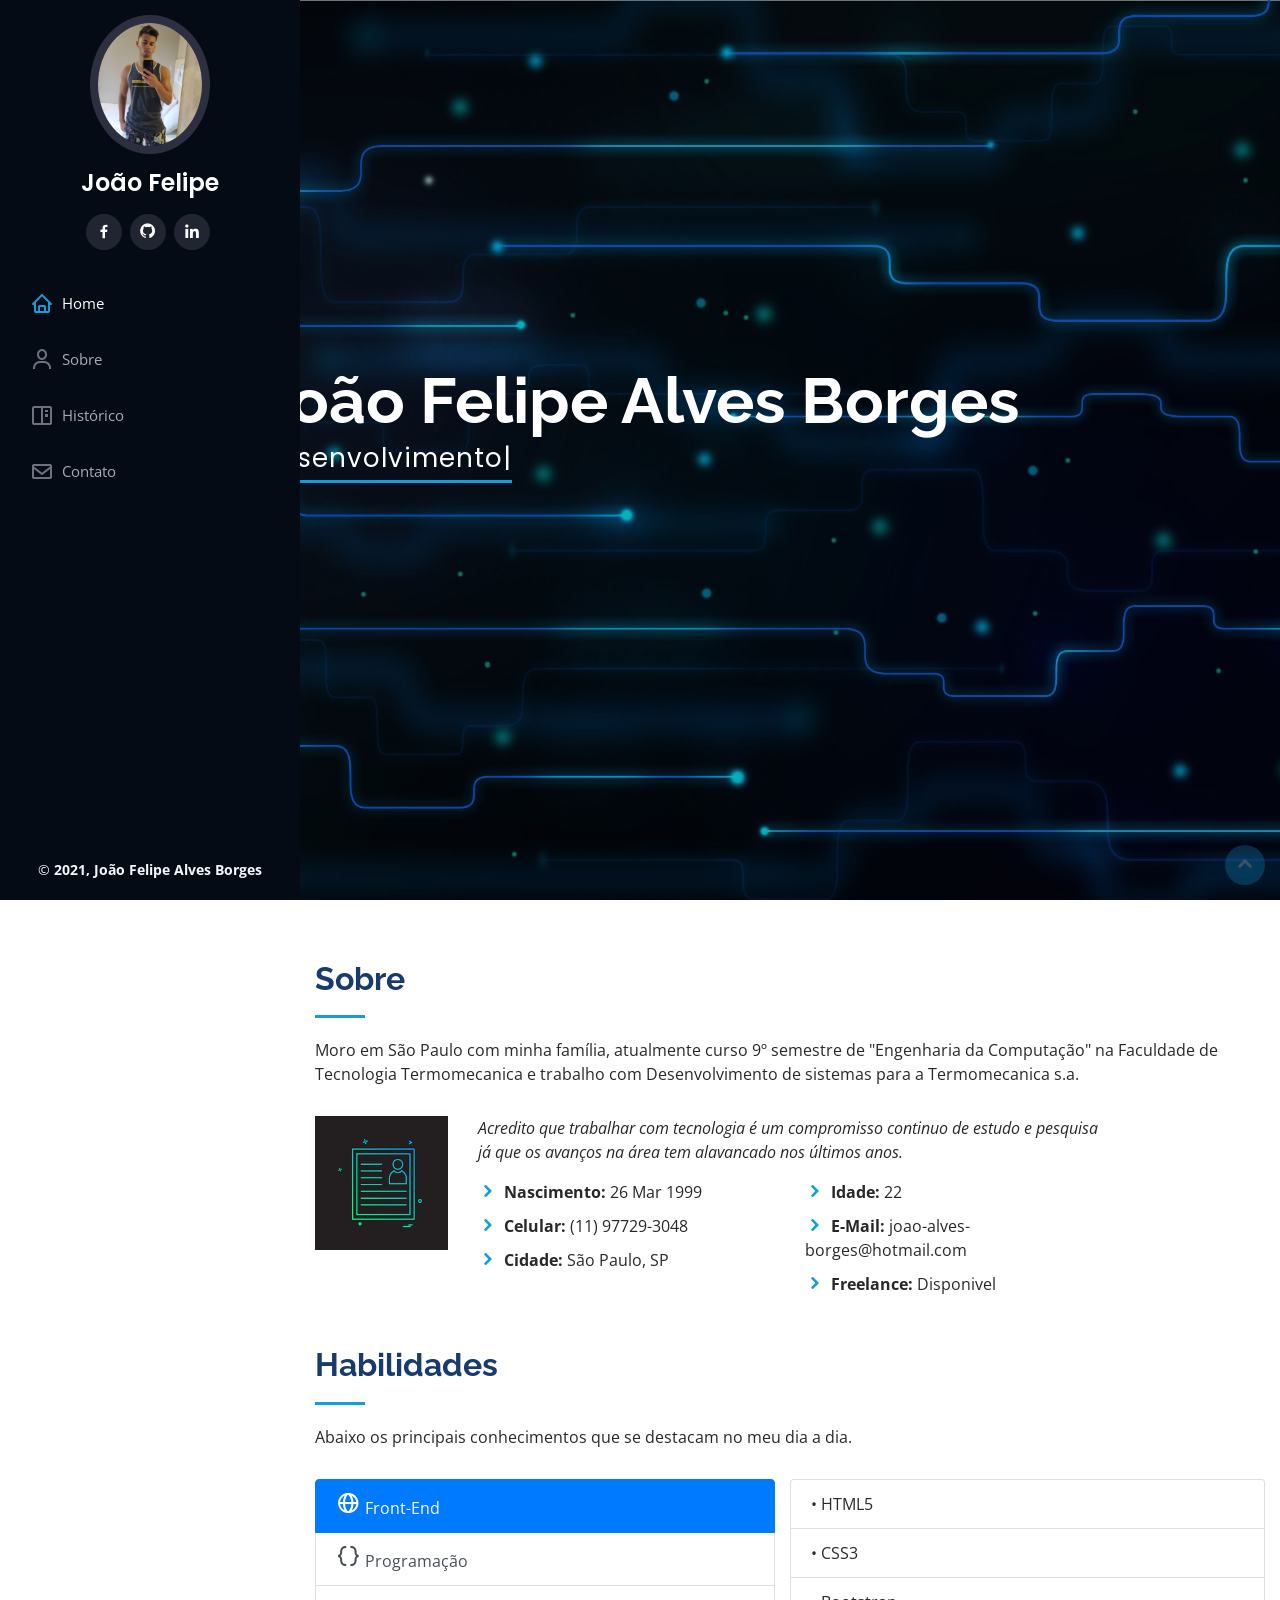
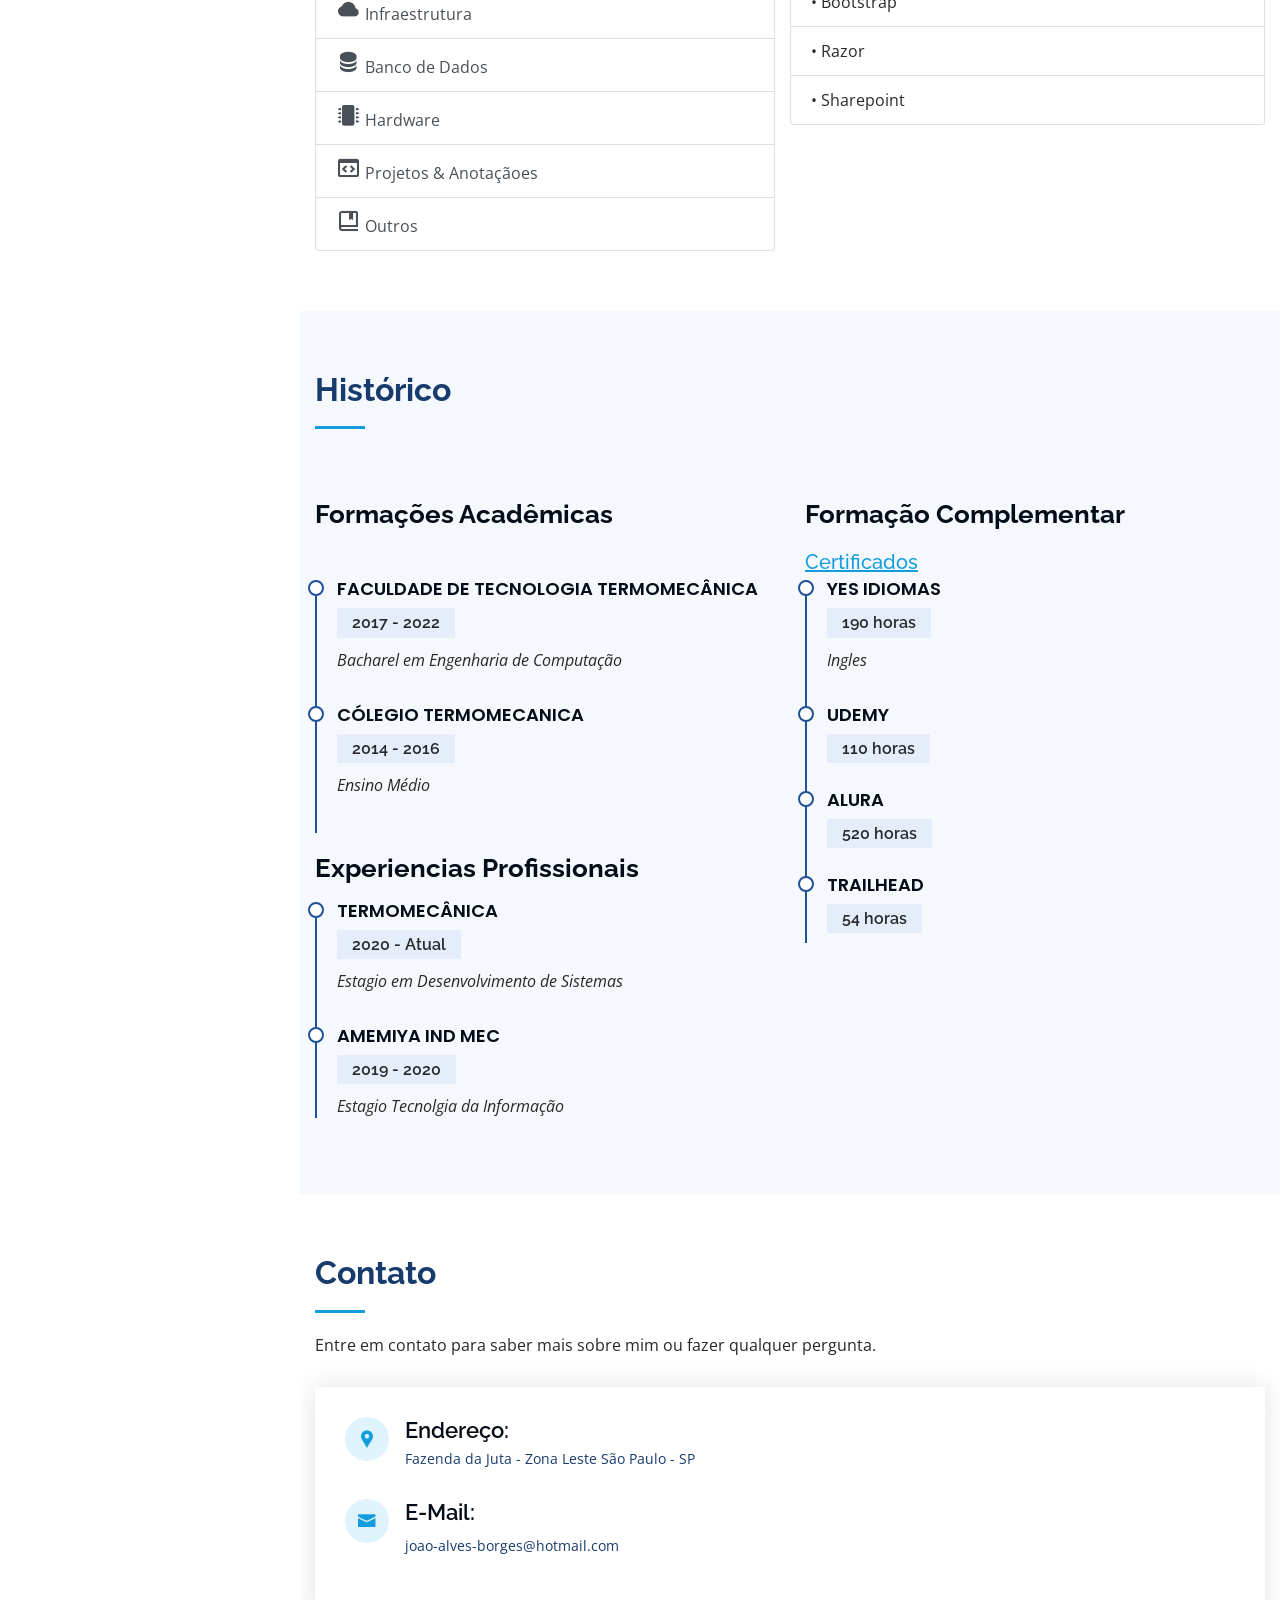
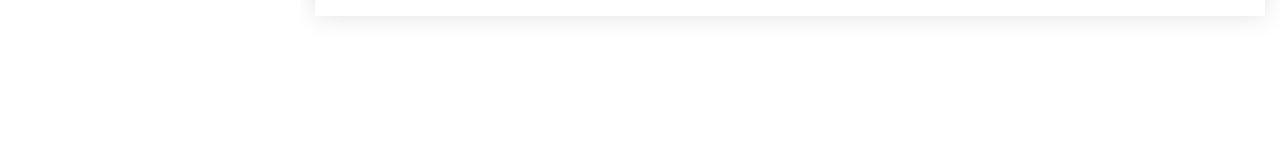
==== commit 1809334b: "Dados pessoais" ====
--- a/index.html
+++ b/index.html
@@ -82,9 +82,10 @@
 
         <div class="section-title">
           <h2>Sobre</h2>
-          <p>Natural da região do ABC em São Paulo, atualmente estudo na Faculdade de Tecnologia
-            Termomecânica o curso de "Engenharia da Computação" e trabalho com Desenvolvimento de sistemas para a
-            Fundação Salvador Arena.</p>
+          <p>Moro em São Paulo com minha família, atualmente curso 9º semestre de "Engenharia da Computação" na Faculdade de Tecnologia
+            Termomecanica e trabalho com Desenvolvimento de sistemas para a
+            Termomecanica s.a.</p>
+            
         </div>
 
         <div class="row">
@@ -102,14 +103,14 @@
             <div class="row">
               <div class="col-lg-6">
                 <ul>
-                  <li><i class="icofont-rounded-right"></i> <strong>Aniversario:</strong> 28 Dez 1995</li>
-                  <li><i class="icofont-rounded-right"></i> <strong>Celular:</strong> (11) 98676-4891</li>
-                  <li><i class="icofont-rounded-right"></i> <strong>Cidade:</strong> Santo André, SP</li>
+                  <li><i class="icofont-rounded-right"></i> <strong>Nascimento:</strong> 26 Mar 1999</li>
+                  <li><i class="icofont-rounded-right"></i> <strong>Celular:</strong> (11) 97729-3048</li>
+                  <li><i class="icofont-rounded-right"></i> <strong>Cidade:</strong> São Paulo, SP</li>
                 </ul>
               </div>
               <div class="col-lg-6">
                 <ul>
-                  <li><i class="icofont-rounded-right"></i> <strong>Idade:</strong> 25</li>
+                  <li><i class="icofont-rounded-right"></i> <strong>Idade:</strong> 22</li>
                   <li><i class="icofont-rounded-right"></i> <strong>E-Mail:</strong> joao-alves-borges@hotmail.com</li>
                   <li><i class="icofont-rounded-right"></i> <strong>Freelance:</strong> Disponivel</li>
                 </ul>
@@ -239,7 +240,7 @@
 
         <div class="row">
           <div class="col-lg-6" data-aos="fade-up">
-            <h3 class="resume-title">Formação Acadêmica</h3>
+            <h3 class="resume-title">Formações Acadêmicas</h3>
             <h5> &nbsp</h5>
             <div class="resume-item">
               <h4>Faculdade de Tecnologia Termomecânica</h4>
@@ -247,37 +248,23 @@
               <p><em>Bacharel em Engenharia de Computação</em></p>
             </div>
             <div class="resume-item">
-              <h4>ETEC Júlio de Mesquita</h4>
-              <h5>2012 - 2014</h5>
-              <p><em>Técnico em Eletrônica</em></p>
-            </div>
-
-            <h3 class="resume-title">Experiencia Profissional</h3>
-            <div class="resume-item">
-              <h4>Fundação Salvador Arena</h4>
+              <h4>Cólegio Termomecanica</h4>
+              <h5>2014 - 2016</h5>
+              <p><em>Ensino Médio</em></p>
+            </div>
+
+            <h3 class="resume-title">Experiencias Profissionais</h3>           
+            <div class="resume-item">
+              <h4>Termomecânica</h4>
               <h5>2020 - Atual</h5>
-              <p><em>Analista de Sistemas Treinee</em></p>
-            </div>
-            <div class="resume-item">
-              <h4>RSComputer</h4>
-              <h5>2020 - Atual</h5>
-              <p><em>Desenvolvedor Junior (Freelance)</em></p>
-            </div>
-            <div class="resume-item">
-              <h4>Termomecânica</h4>
+              <p><em>Estagio em Desenvolvimento de Sistemas</em></p>
+            </div>
+            <div class="resume-item">
+              <h4>Amemiya Ind Mec</h4>
               <h5>2019 - 2020</h5>
-              <p><em>Estagio em Desenvolvimento de Sistemas</em></p>
-            </div>
-            <div class="resume-item">
-              <h4>Yami Consultoria</h4>
-              <h5>2018 - 2019</h5>
-              <p><em>Estagio em Arquitetura de Servidores</em></p>
-            </div>
-            <div class="resume-item">
-              <h4>Automação Bancária Industrial – ABI</h4>
-              <h5>2014 - 2018</h5>
-              <p><em>Técnico em Eletrônica</em></p>
-            </div>
+              <p><em>Estagio Tecnolgia da Informação</em></p>
+            </div>
+            
           </div>
           <div class="col-lg-6" data-aos="fade-up" data-aos-delay="100">
             <h3 class="resume-title">Formação Complementar</h3>
@@ -326,7 +313,7 @@
               <div class="address">
                 <i class="icofont-google-map"></i>
                 <h4>Endereço:</h4>
-                <p>Santa Maria, Santo André - SP</p>
+                <p>Fazenda da Juta - Zona Leste São Paulo - SP</p>
               </div>
 
               <div class="email">
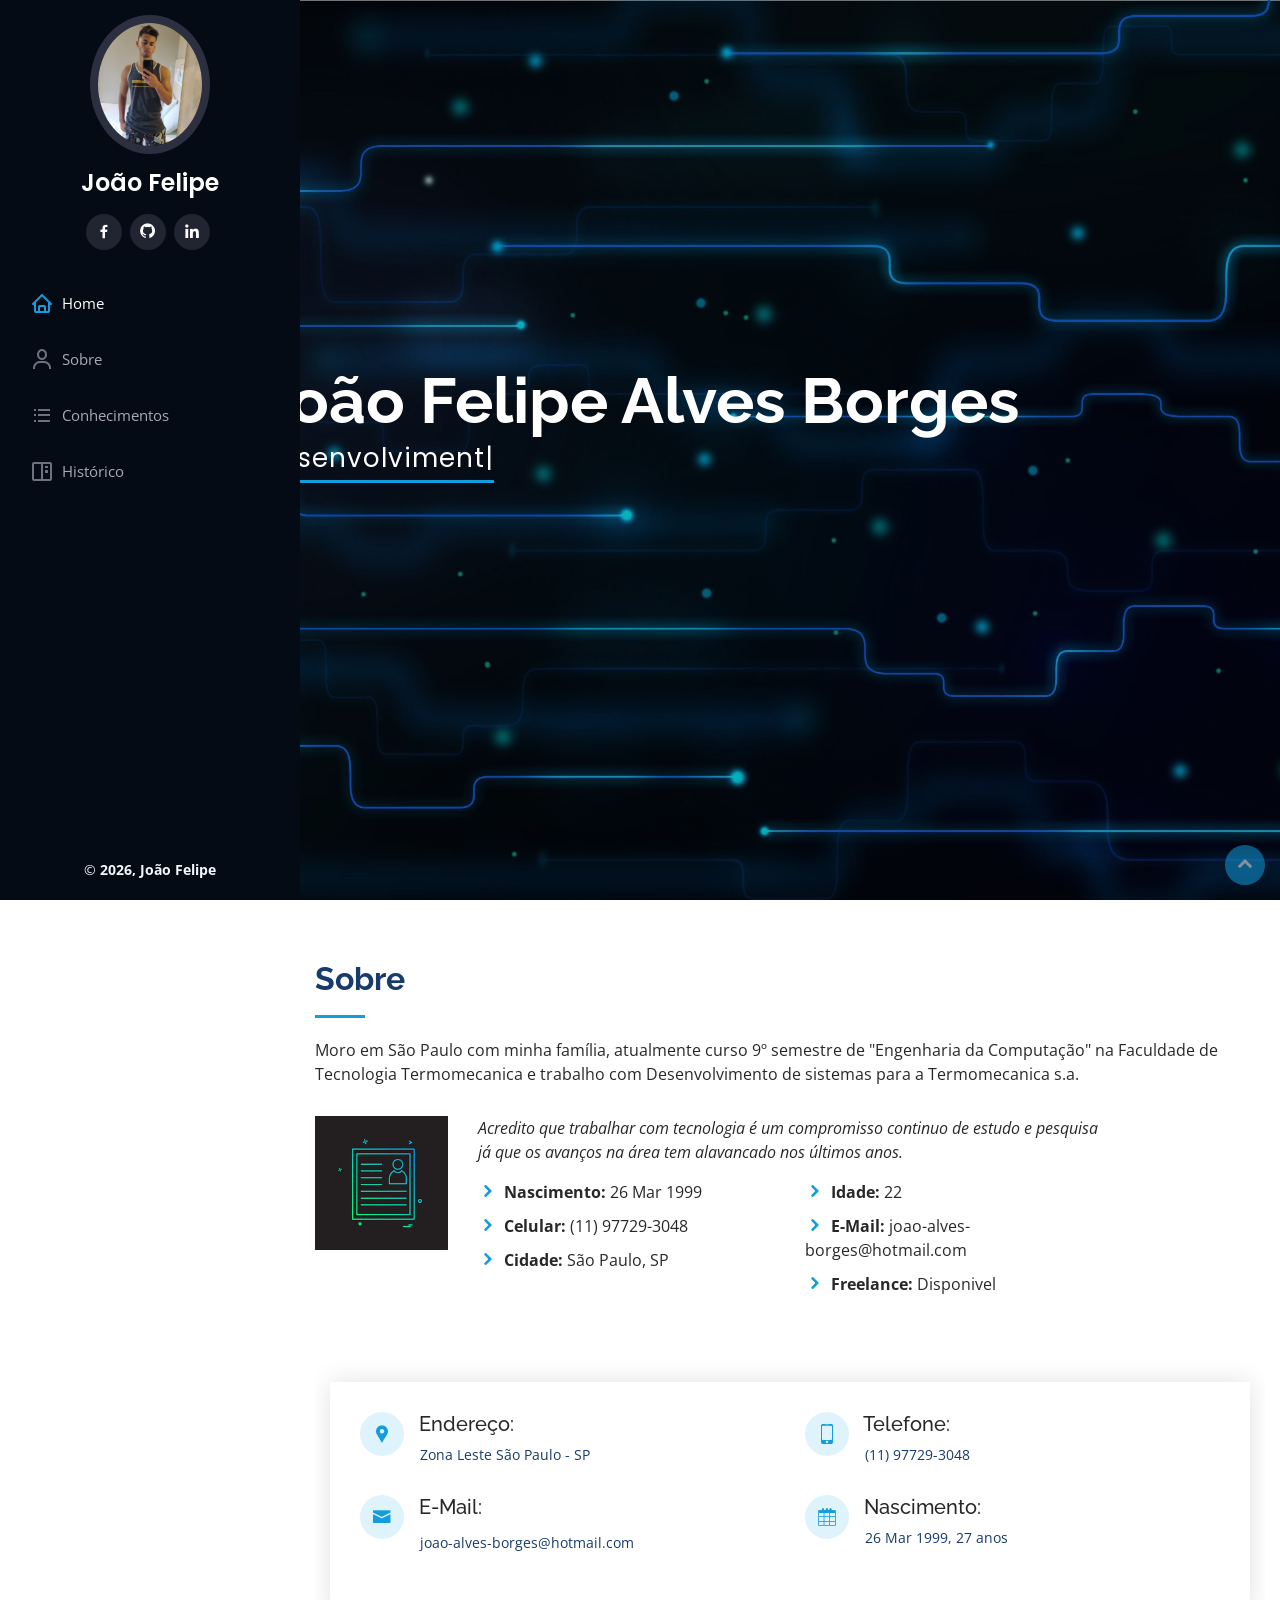
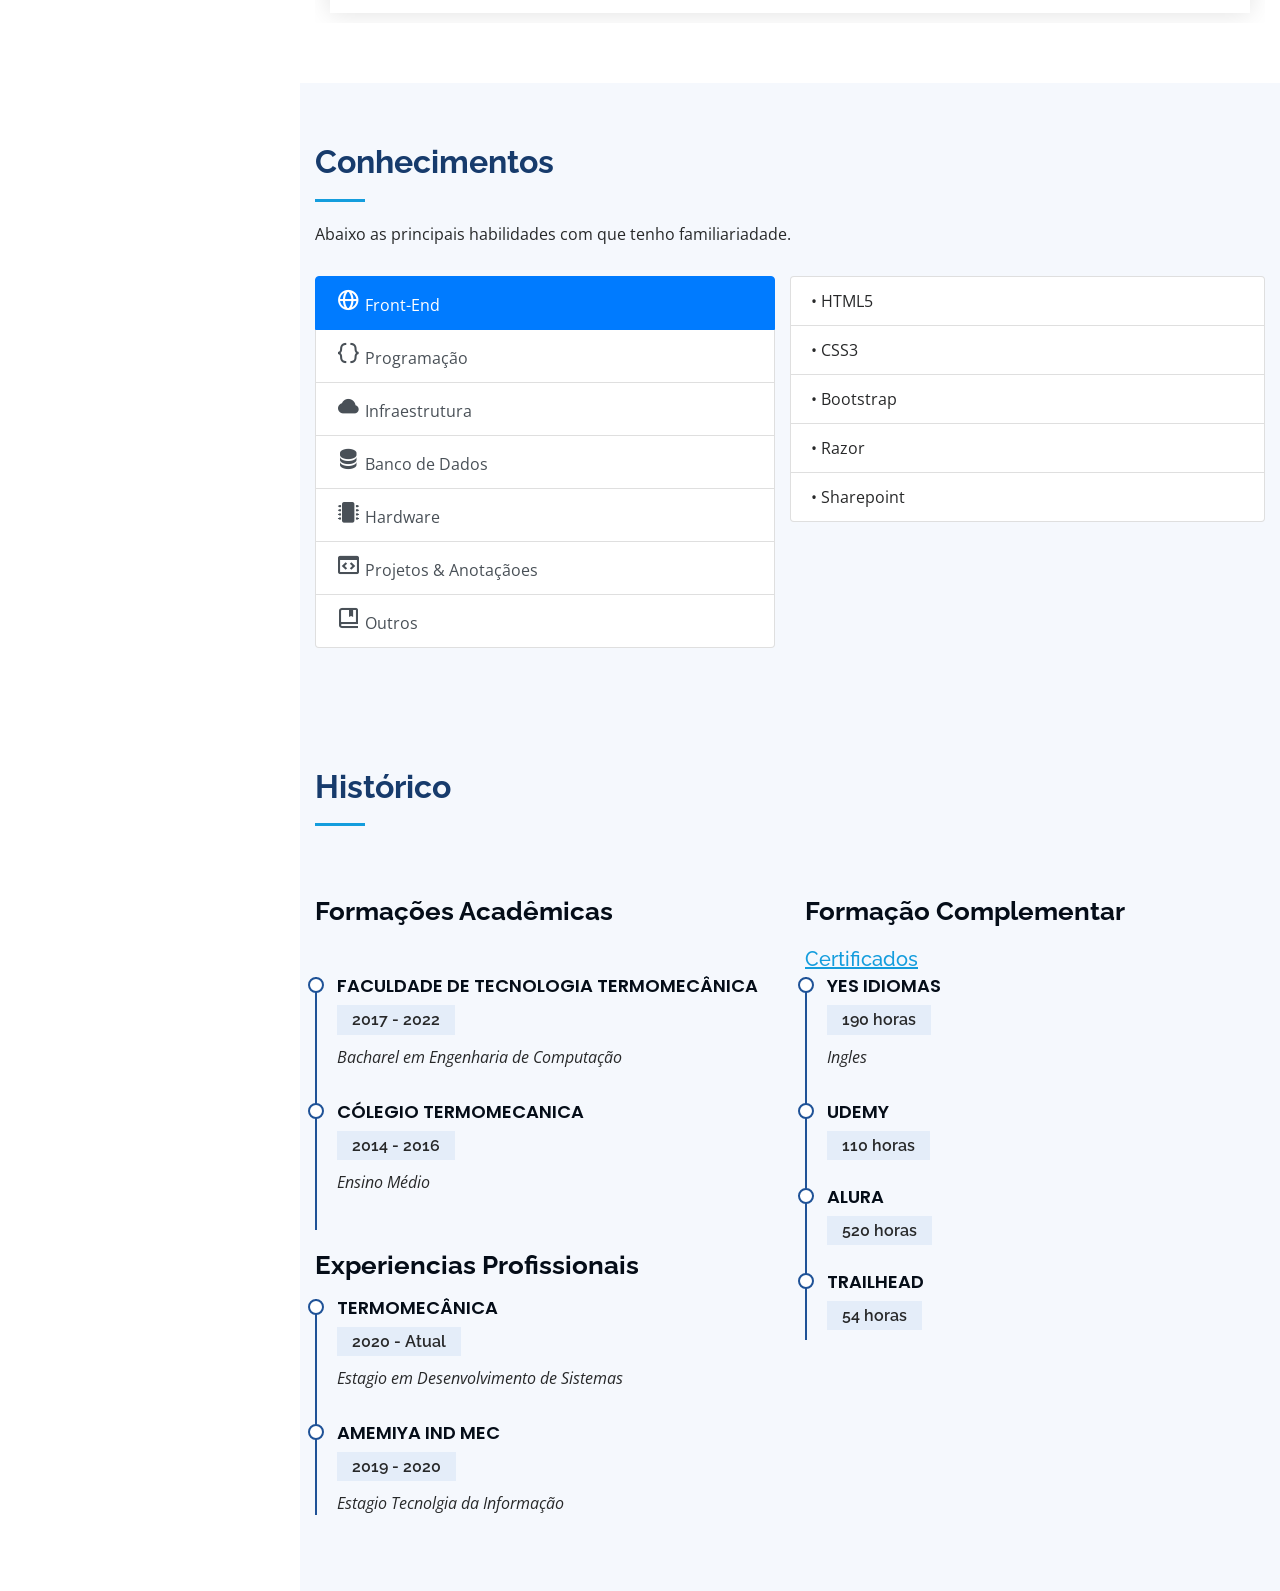
==== commit e439e871: "Configuração de layout" ====
--- a/index.html
+++ b/index.html
@@ -56,8 +56,8 @@
         <ul>
           <li class="active"><a href="index.html"><i class="bx bx-home"></i> <span>Home</span></a></li>
           <li><a href="#about"><i class="bx bx-user"></i> <span>Sobre</span></a></li>
+          <li><a href="#skills"><i class="bx bx-list-ul"></i><span> Conhecimentos</span></a></li>
           <li><a href="#resume"><i class="bx bx-book-content"></i><span>Histórico</span></a></li>
-          <li><a href="#contact"><i class="bx bx-envelope"></i> Contato</a></li>
 
         </ul>
       </nav><!-- .nav-menu -->
@@ -74,6 +74,7 @@
     </div>
   </section><!-- End Hero -->
 
+  <!-- ======= Main ======= -->
   <main id="main">
 
     <!-- ======= About Section ======= -->
@@ -117,14 +118,56 @@
               </div>
             </div>
           </div>
-        </div>
-      </div>
-      <br>
+        </div>        
+        <!-- ======= Contact Section ======= -->
+        <section id="contact" class="contact">
+          <div class="container">
+            <div class="row" data-aos="fade-in">
+
+              <div class="col-lg-12 d-flex align-items-stretch">
+                <div class="info">
+                  <div class="row">
+                    <div class="address col-lg-6 col-md-6 col-sm-12 col-xs-12">
+                      <i class="icofont-google-map"></i>
+                      <h5>&nbsp&nbsp Endereço:</h5>
+                      <p>Zona Leste São Paulo - SP</p>
+                    </div>
+                    
+                    <div class="address col-lg-6 col-md-6 col-sm-12 col-xs-12">
+                      <i class="icofont-ui-touch-phone"></i>
+                      <h5>&nbsp&nbsp Telefone:</h5>
+                      <p>(11) 97729-3048</p>
+                    </div>
+                  </div>
+                  <div class="row">
+
+                    <div class="email col-lg-6 col-md-6 col-sm-12 col-xs-12">
+                      <i class="icofont-envelope"></i>
+                      <h5>&nbsp&nbsp E-Mail:</h5>
+                      <p>joao-alves-borges@hotmail.com</p>
+                    </div>
+                    
+                    <div class="address col-lg-6 col-md-6 col-sm-12 col-xs-12">
+                      <i class="icofont-calendar"></i>
+                      <h5>&nbsp&nbsp Nascimento:</h5>
+                      <p id="minhaIdade">26 Mar 1999</p>
+                    </div>
+                  </div>
+                </div>
+              </div>
+            </div>
+          </div>
+        </section><!-- End Contact Section -->
+      </div>
+    </section><!-- End About Section -->
+
+    <!-- ======= Resume Section ======= -->
+    <section id="skills" class="skills section-bg">
       <div class="container">
 
         <div class="section-title">
-          <h2>Habilidades</h2>
-          <p>Abaixo os principais conhecimentos que se destacam no meu dia a dia.</p>
+          <h2>Conhecimentos</h2>
+          <p>Abaixo as principais habilidades com que tenho familiariadade.</p>
         </div>
         <div class="row">
           <div class="col-6">
@@ -228,7 +271,7 @@
         </div>
 
       </div>
-    </section><!-- End Skills Section -->
+    </section>
 
     <!-- ======= Resume Section ======= -->
     <section id="resume" class="resume section-bg">
@@ -296,43 +339,14 @@
         </div>
       </div>
     </section><!-- End Resume Section -->
-
-    <!-- ======= Contact Section ======= -->
-    <section id="contact" class="contact">
-      <div class="container">
-
-        <div class="section-title">
-          <h2>Contato</h2>
-          <p>Entre em contato para saber mais sobre mim ou fazer qualquer pergunta.</p>
-        </div>
-
-        <div class="row" data-aos="fade-in">
-
-          <div class="col-lg-12 d-flex align-items-stretch">
-            <div class="info">
-              <div class="address">
-                <i class="icofont-google-map"></i>
-                <h4>Endereço:</h4>
-                <p>Fazenda da Juta - Zona Leste São Paulo - SP</p>
-              </div>
-
-              <div class="email">
-                <i class="icofont-envelope"></i>
-                <h4>E-Mail:</h4>
-                <p>joao-alves-borges@hotmail.com</p>
-              </div>
-            </div>
-          </div>
-        </div>
-    </section><!-- End Contact Section -->
-
+    
   </main><!-- End #main -->
 
   <!-- ======= Footer ======= -->
   <footer id="footer">
     <div class="container">
       <div class="copyright">
-        &copy; <strong>2021, João Felipe Alves Borges</strong>
+        &copy; <strong id="CopyRigth">João Felipe</strong>
       </div>
       <div class="credits">
       </div>
--- a/assets/css/style.css
+++ b/assets/css/style.css
@@ -730,7 +730,7 @@
 # Contact
 --------------------------------------------------------------*/
 .contact {
-  padding-bottom: 130px;
+  padding-bottom: 10px;
 }
 
 .contact .info {
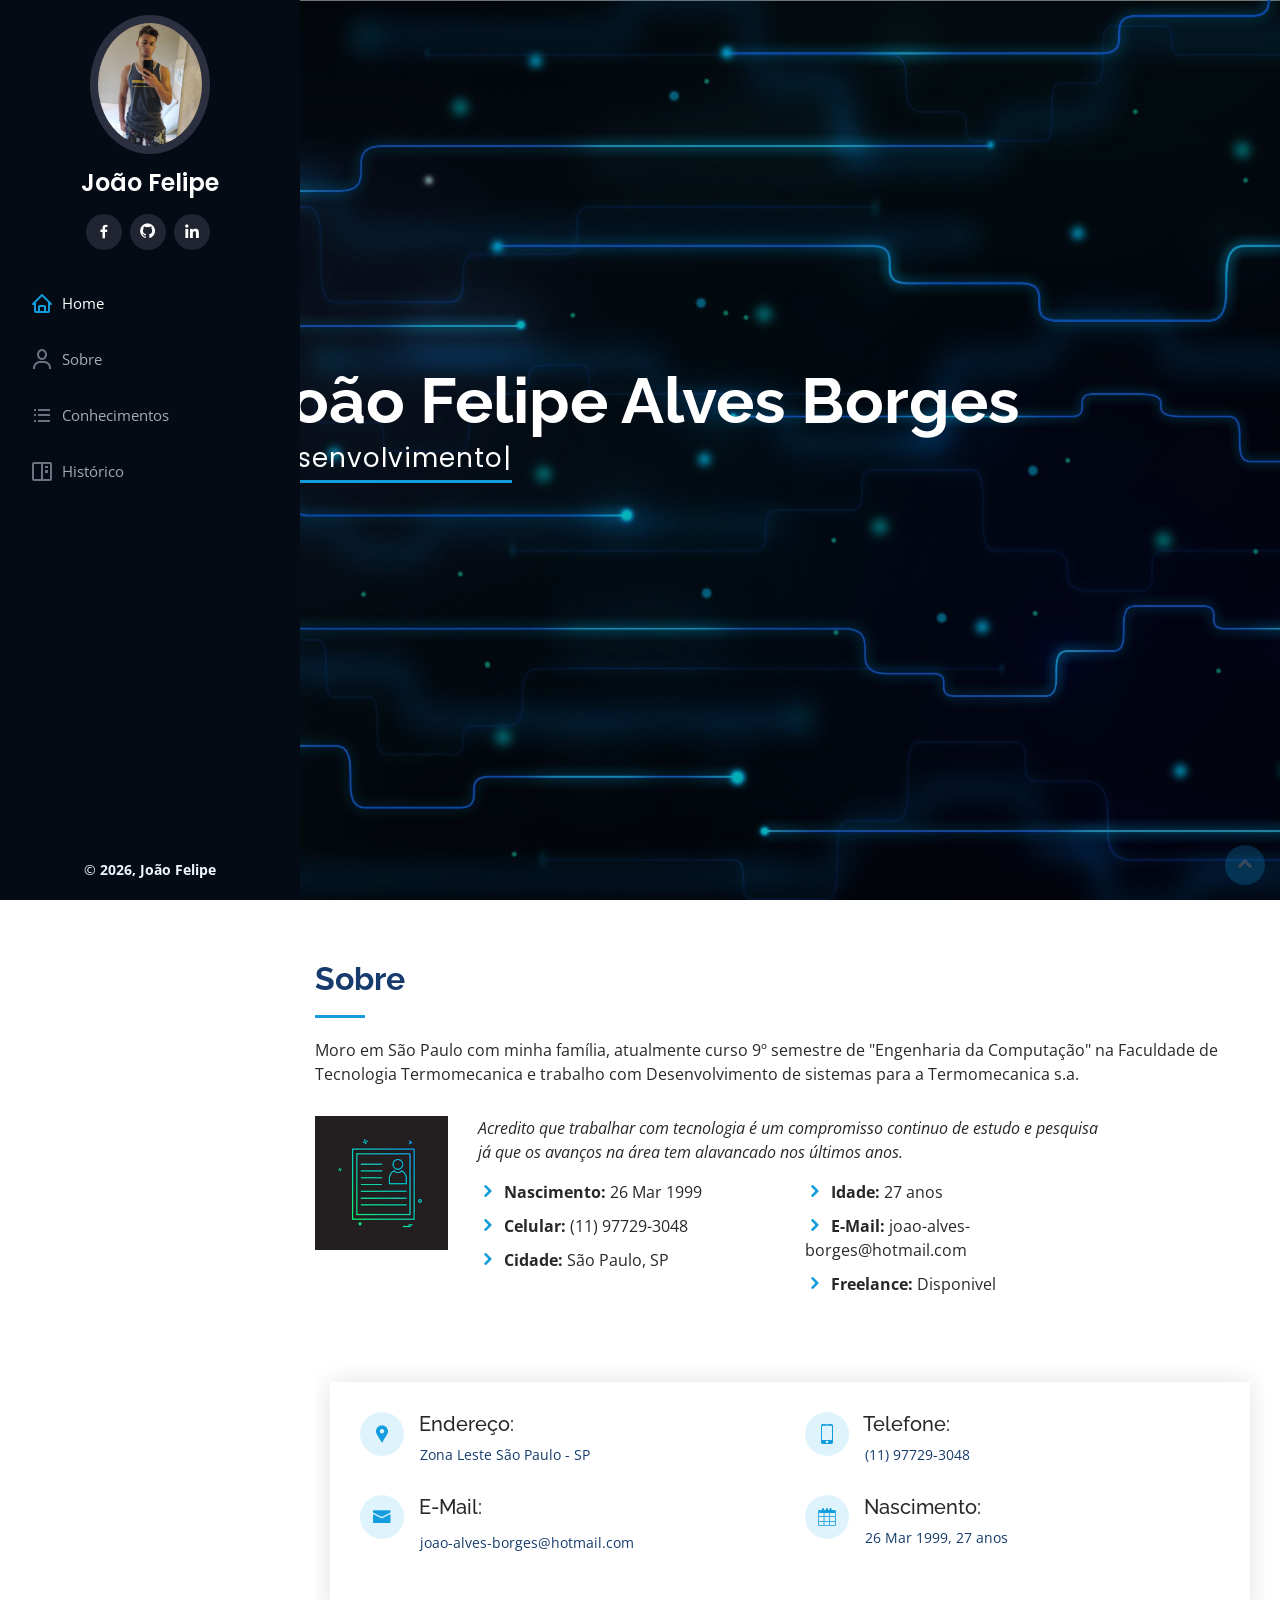
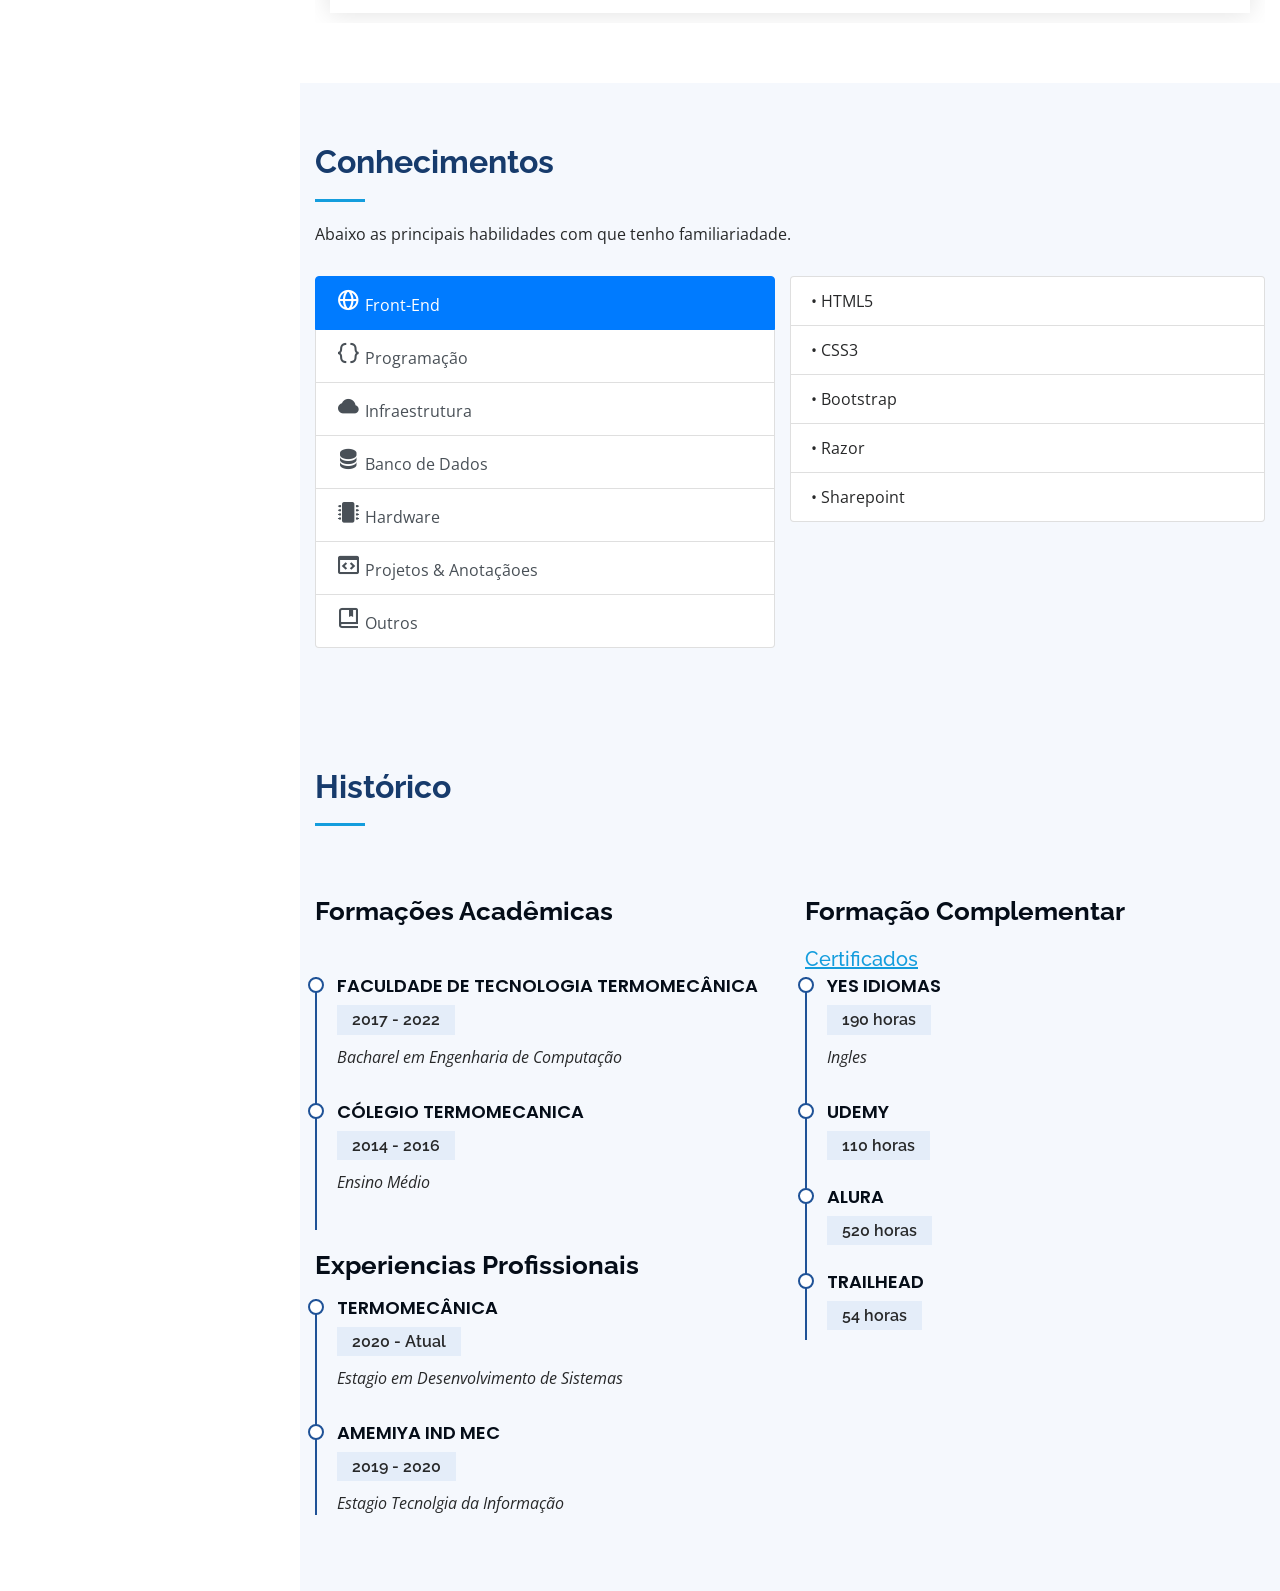
==== commit 657849fa: "Ajuste idade" ====
--- a/index.html
+++ b/index.html
@@ -111,7 +111,7 @@
               </div>
               <div class="col-lg-6">
                 <ul>
-                  <li><i class="icofont-rounded-right"></i> <strong>Idade:</strong> 22</li>
+                  <li ><i class="icofont-rounded-right"></i> <strong>Idade:</strong> <a class="minhaIdade">23 anos</a></li>
                   <li><i class="icofont-rounded-right"></i> <strong>E-Mail:</strong> joao-alves-borges@hotmail.com</li>
                   <li><i class="icofont-rounded-right"></i> <strong>Freelance:</strong> Disponivel</li>
                 </ul>
@@ -150,7 +150,7 @@
                     <div class="address col-lg-6 col-md-6 col-sm-12 col-xs-12">
                       <i class="icofont-calendar"></i>
                       <h5>&nbsp&nbsp Nascimento:</h5>
-                      <p id="minhaIdade">26 Mar 1999</p>
+                      <p>26 Mar 1999, <a class="minhaIdade">23 anos</a></p>
                     </div>
                   </div>
                 </div>
